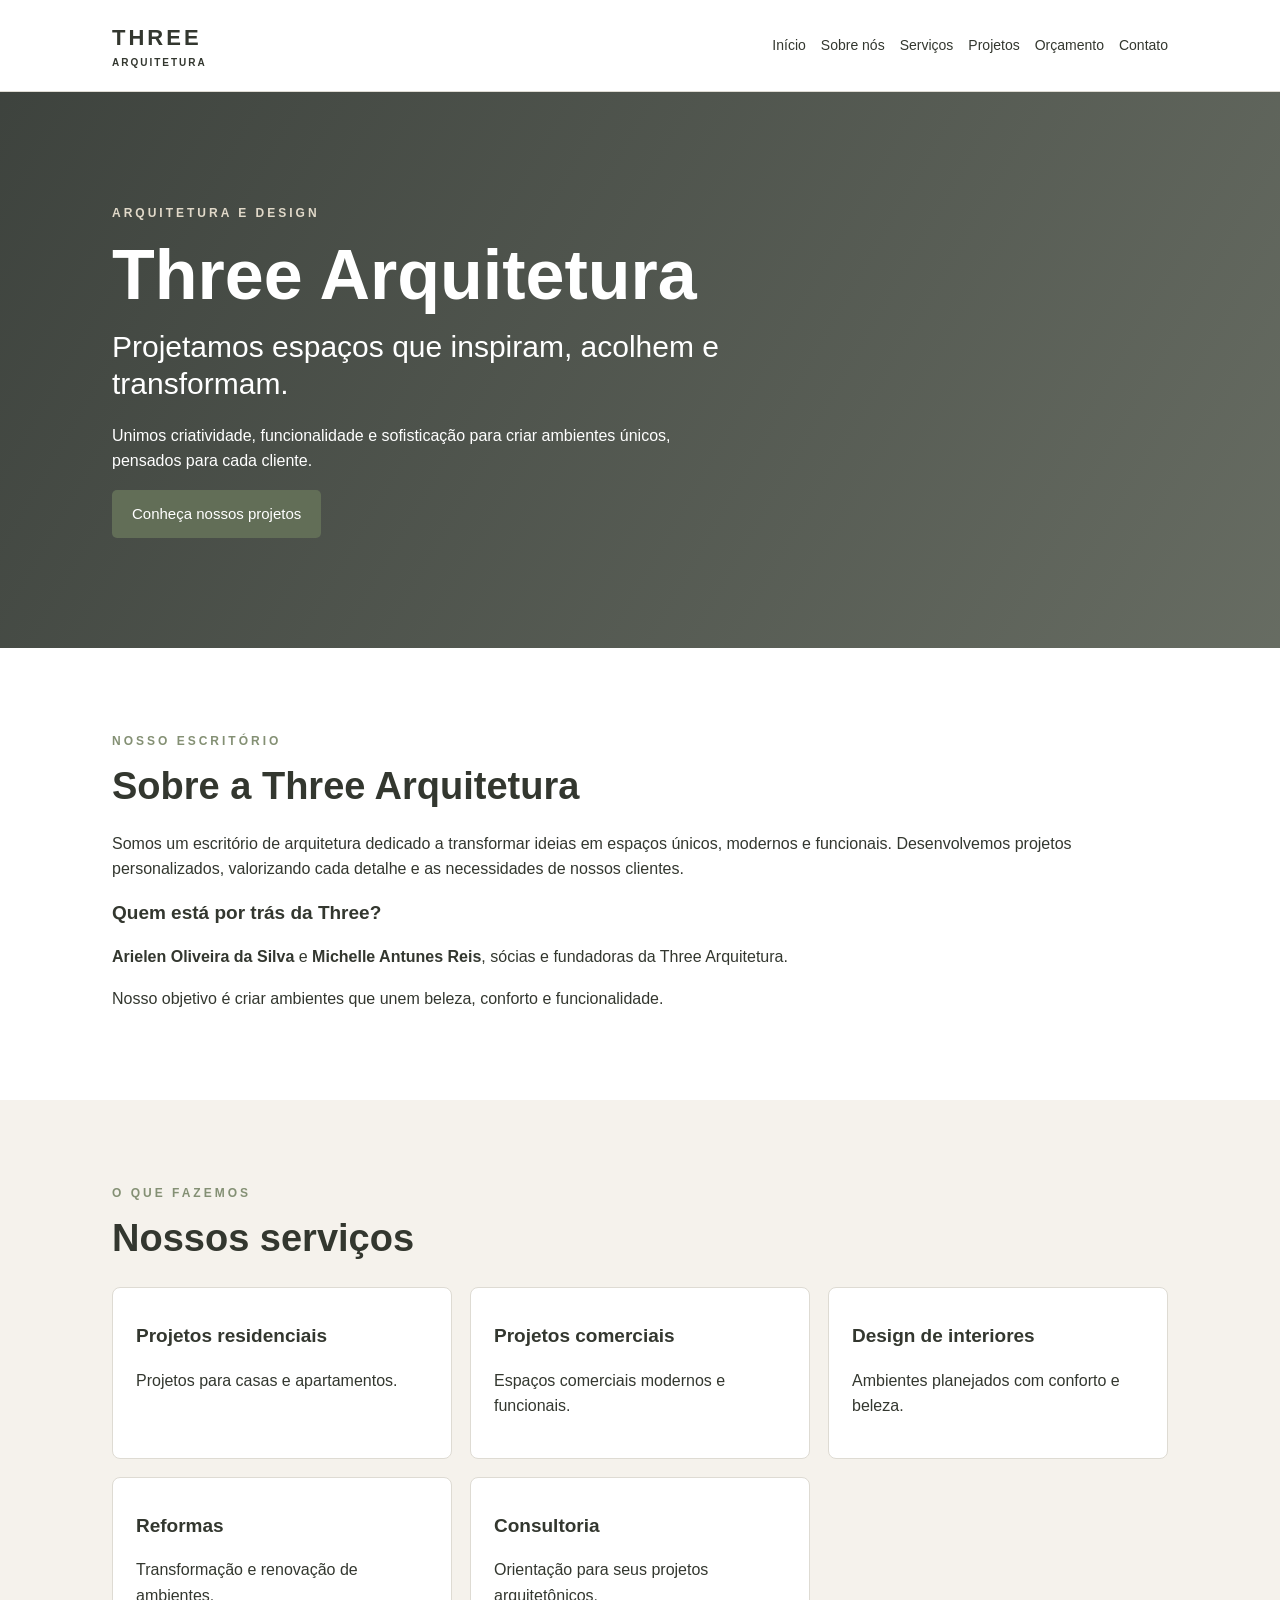
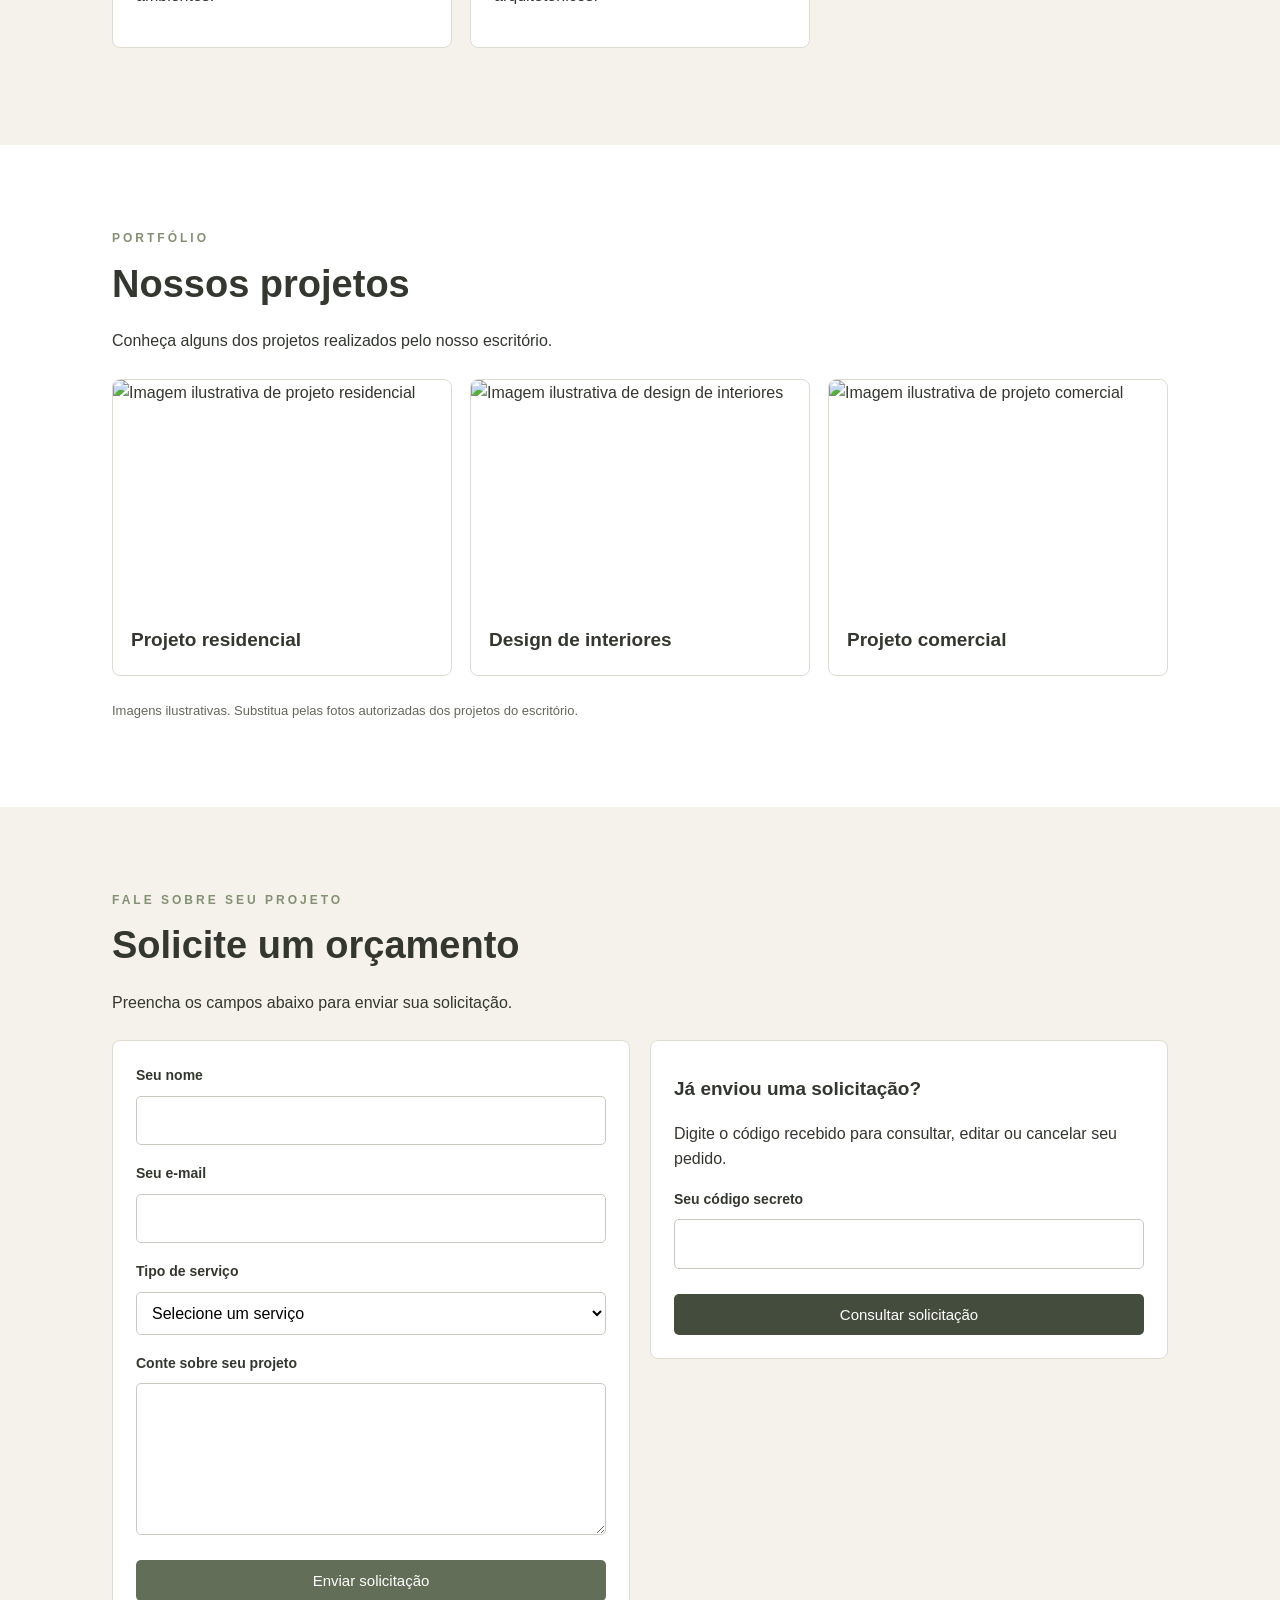
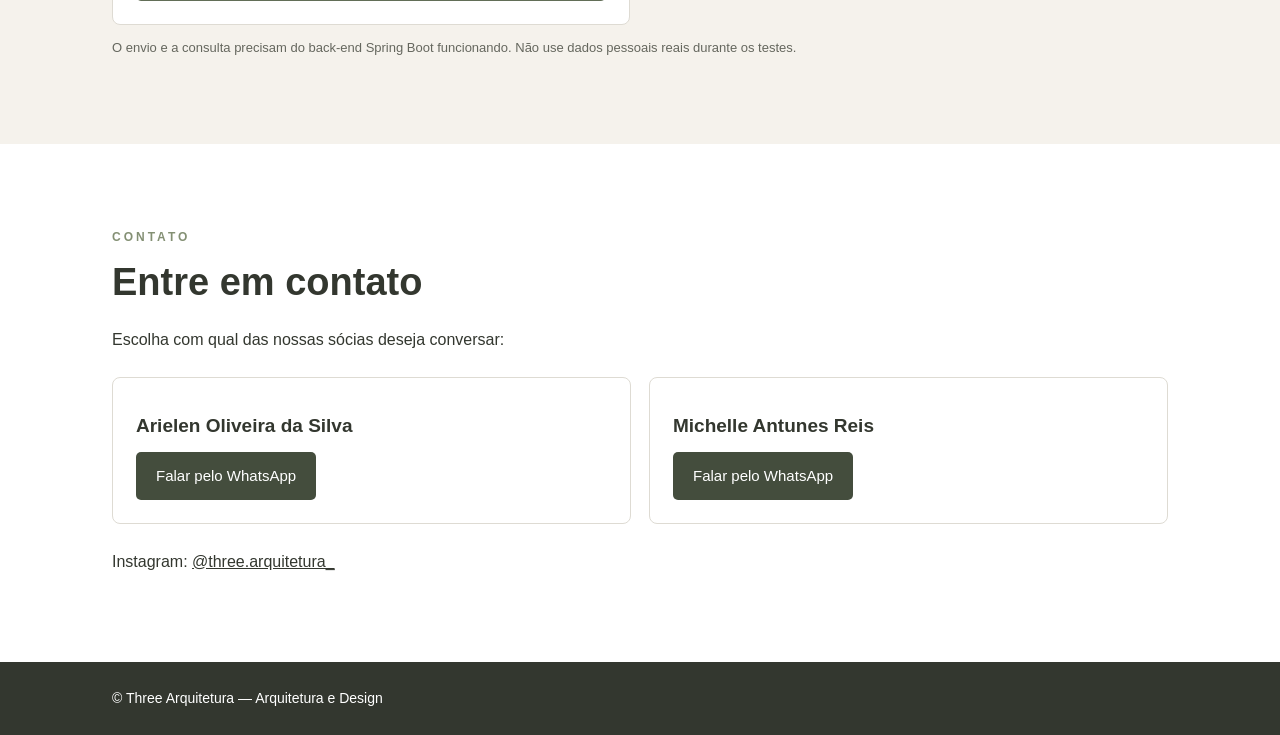
==== three-arquitetura/src/main/resources/static/index.html @ b781e20a "Integra frontend e backend do Three Arquitetura com CRUD MySQL" ====
<!DOCTYPE html>
<html lang="pt-BR">
<head>
  <meta charset="UTF-8">
  <meta name="viewport" content="width=device-width, initial-scale=1.0">
  <meta name="description" content="Three Arquitetura: projetos residenciais, comerciais e interiores.">
  <title>Three Arquitetura</title>
  <link rel="stylesheet" href="style.css">
  <script src="script.js" defer></script>
</head>
<body>
  <header class="cabecalho" id="inicio">
    <div class="largura menu">
      <a class="marca" href="#inicio">THREE <span>ARQUITETURA</span></a>
      <nav aria-label="Menu principal">
        <a href="#inicio">Início</a>
        <a href="#sobre">Sobre nós</a>
        <a href="#servicos">Serviços</a>
        <a href="#projetos">Projetos</a>
        <a href="#orcamento">Orçamento</a>
        <a href="#contato">Contato</a>
      </nav>
    </div>
  </header>

  <main>
    <section class="apresentacao">
      <div class="largura apresentacao-conteudo">
        <p class="subtitulo">ARQUITETURA E DESIGN</p>
        <h1>Three Arquitetura</h1>
        <h2>Projetamos espaços que inspiram, acolhem e transformam.</h2>
        <p>Unimos criatividade, funcionalidade e sofisticação para criar ambientes únicos, pensados para cada cliente.</p>
        <a class="botao" href="#projetos">Conheça nossos projetos</a>
      </div>
    </section>

    <section class="secao largura" id="sobre">
      <p class="subtitulo">NOSSO ESCRITÓRIO</p>
      <h2>Sobre a Three Arquitetura</h2>
      <p>Somos um escritório de arquitetura dedicado a transformar ideias em espaços únicos, modernos e funcionais. Desenvolvemos projetos personalizados, valorizando cada detalhe e as necessidades de nossos clientes.</p>
      <h3>Quem está por trás da Three?</h3>
      <p><strong>Arielen Oliveira da Silva</strong> e <strong>Michelle Antunes Reis</strong>, sócias e fundadoras da Three Arquitetura.</p>
      <p>Nosso objetivo é criar ambientes que unem beleza, conforto e funcionalidade.</p>
    </section>

    <section class="secao fundo-claro" id="servicos">
      <div class="largura">
        <p class="subtitulo">O QUE FAZEMOS</p>
        <h2>Nossos serviços</h2>
        <div class="grade servicos">
          <article class="cartao"><h3>Projetos residenciais</h3><p>Projetos para casas e apartamentos.</p></article>
          <article class="cartao"><h3>Projetos comerciais</h3><p>Espaços comerciais modernos e funcionais.</p></article>
          <article class="cartao"><h3>Design de interiores</h3><p>Ambientes planejados com conforto e beleza.</p></article>
          <article class="cartao"><h3>Reformas</h3><p>Transformação e renovação de ambientes.</p></article>
          <article class="cartao"><h3>Consultoria</h3><p>Orientação para seus projetos arquitetônicos.</p></article>
        </div>
      </div>
    </section>

    <section class="secao largura" id="projetos">
      <p class="subtitulo">PORTFÓLIO</p>
      <h2>Nossos projetos</h2>
      <p>Conheça alguns dos projetos realizados pelo nosso escritório.</p>
      <div class="grade galeria">
        <article class="projeto"><img src="https://placehold.co/600x400/e9e2d8/4e493f?text=Projeto+residencial" alt="Imagem ilustrativa de projeto residencial"><h3>Projeto residencial</h3></article>
        <article class="projeto"><img src="https://placehold.co/600x400/e9e2d8/4e493f?text=Design+de+interiores" alt="Imagem ilustrativa de design de interiores"><h3>Design de interiores</h3></article>
        <article class="projeto"><img src="https://placehold.co/600x400/e9e2d8/4e493f?text=Projeto+comercial" alt="Imagem ilustrativa de projeto comercial"><h3>Projeto comercial</h3></article>
      </div>
      <p class="observacao">Imagens ilustrativas. Substitua pelas fotos autorizadas dos projetos do escritório.</p>
    </section>

    <section class="secao fundo-claro" id="orcamento">
      <div class="largura">
        <p class="subtitulo">FALE SOBRE SEU PROJETO</p>
        <h2>Solicite um orçamento</h2>
        <p>Preencha os campos abaixo para enviar sua solicitação.</p>
        <div class="duas-colunas">
          <form id="form-orcamento" class="cartao formulario">
            <label for="nome">Seu nome</label>
            <input id="nome" name="nome" type="text" maxlength="120" required>
            <label for="email">Seu e-mail</label>
            <input id="email" name="email" type="email" maxlength="180" required>
            <label for="tipoServico">Tipo de serviço</label>
            <select id="tipoServico" name="tipoServico" required>
              <option value="">Selecione um serviço</option>
              <option>Projetos residenciais</option>
              <option>Projetos comerciais</option>
              <option>Design de interiores</option>
              <option>Reformas</option>
              <option>Consultoria</option>
            </select>
            <label for="mensagem">Conte sobre seu projeto</label>
            <textarea id="mensagem" name="mensagem" rows="5" maxlength="2000" required></textarea>
            <button class="botao" type="submit">Enviar solicitação</button>
            <p id="resultado-envio" class="resultado" role="status" aria-live="polite"></p>
          </form>
          <div class="cartao painel-consulta">
            <h3>Já enviou uma solicitação?</h3>
            <p>Digite o código recebido para consultar, editar ou cancelar seu pedido.</p>
            <form id="form-consulta" class="formulario">
              <label for="codigo">Seu código secreto</label>
              <input id="codigo" name="codigo" type="password" autocomplete="off" required>
              <button class="botao botao-secundario" type="submit">Consultar solicitação</button>
            </form>
            <p id="resultado-consulta" class="resultado" role="status" aria-live="polite"></p>
            <form id="form-edicao" class="formulario escondido">
              <h3>Editar solicitação</h3>
              <label for="editar-nome">Nome</label>
              <input id="editar-nome" required>
              <label for="editar-email">E-mail</label>
              <input id="editar-email" type="email" required>
              <label for="editar-servico">Tipo de serviço</label>
              <select id="editar-servico" required>
                <option>Projetos residenciais</option><option>Projetos comerciais</option>
                <option>Design de interiores</option><option>Reformas</option><option>Consultoria</option>
              </select>
              <label for="editar-mensagem">Mensagem</label>
              <textarea id="editar-mensagem" rows="4" required></textarea>
              <button class="botao" type="submit">Salvar alterações</button>
              <button class="botao botao-perigo" id="botao-cancelar" type="button">Cancelar solicitação</button>
            </form>
          </div>
        </div>
        <p class="observacao">O envio e a consulta precisam do back-end Spring Boot funcionando. Não use dados pessoais reais durante os testes.</p>
      </div>
    </section>

    <section class="secao largura" id="contato">
      <p class="subtitulo">CONTATO</p>
      <h2>Entre em contato</h2>
      <p>Escolha com qual das nossas sócias deseja conversar:</p>
      <div class="grade contatos">
        <div class="cartao"><h3>Arielen Oliveira da Silva</h3><a class="botao botao-secundario" href="https://wa.me/5511986293683" target="_blank" rel="noopener noreferrer">Falar pelo WhatsApp</a></div>
        <div class="cartao"><h3>Michelle Antunes Reis</h3><a class="botao botao-secundario" href="https://wa.me/5511984336070" target="_blank" rel="noopener noreferrer">Falar pelo WhatsApp</a></div>
      </div>
      <p>Instagram: <a href="https://www.instagram.com/three.arquitetura_/" target="_blank" rel="noopener noreferrer">@three.arquitetura_</a></p>
    </section>
  </main>
  <footer><div class="largura">© Three Arquitetura — Arquitetura e Design</div></footer>
</body>
</html>
---- three-arquitetura/src/main/resources/static/style.css ----
:root { --escuro:#33372f; --verde:#626e57; --claro:#f5f2ec; --borda:#dedbd3; }
* { box-sizing:border-box; }
html { scroll-behavior:smooth; }
body { margin:0; font-family:Arial,Helvetica,sans-serif; color:var(--escuro); line-height:1.6; }
a { color:inherit; }
.largura { max-width:1100px; margin:auto; padding-left:22px; padding-right:22px; }
.cabecalho { background:white; border-bottom:1px solid var(--borda); }
.menu { display:flex; align-items:center; justify-content:space-between; gap:20px; padding-top:20px; padding-bottom:20px; flex-wrap:wrap; }
.marca { text-decoration:none; font-weight:bold; letter-spacing:3px; font-size:22px; }
.marca span { font-size:10px; letter-spacing:2px; display:block; }
nav { display:flex; flex-wrap:wrap; gap:15px; }
nav a { text-decoration:none; font-size:14px; }
nav a:hover, a:hover { color:var(--verde); }
.apresentacao { background:linear-gradient(120deg,rgba(33,39,33,.87),rgba(55,62,49,.76)),url('https://images.unsplash.com/photo-1600607687939-ce8a6c25118c?auto=format&fit=crop&w=1600&q=80') center/cover; color:white; }
.apresentacao-conteudo { padding-top:100px; padding-bottom:110px; max-width:1100px; }
.apresentacao h1 { font-size:clamp(38px,6vw,70px); margin:5px 0 12px; line-height:1.15; }
.apresentacao h2 { font-size:clamp(21px,3vw,30px); font-weight:normal; max-width:650px; }
.apresentacao p { max-width:610px; }
.subtitulo { letter-spacing:3px; font-size:12px; font-weight:bold; color:#849074; }
.apresentacao .subtitulo { color:#e1d9c9; }
.secao { padding-top:72px; padding-bottom:72px; }
h2 { font-size:clamp(27px,3vw,38px); margin:8px 0 20px; line-height:1.25; }
h3 { font-size:19px; margin:10px 0; }
.fundo-claro { background:var(--claro); }
.grade { display:grid; grid-template-columns:repeat(3,minmax(0,1fr)); gap:18px; margin:25px 0; }
.cartao { background:white; border:1px solid var(--borda); border-radius:8px; padding:23px; }
.servicos .cartao { min-height:155px; }
.projeto { border:1px solid var(--borda); border-radius:8px; overflow:hidden; background:white; }
.projeto img { display:block; width:100%; aspect-ratio:3/2; object-fit:cover; }
.projeto h3 { padding:10px 18px; }
.botao { display:inline-block; border:0; border-radius:5px; background:var(--verde); color:white; padding:12px 20px; font-size:15px; text-decoration:none; cursor:pointer; text-align:center; }
.botao:hover { background:#48543f; color:white; }
.botao-secundario { background:#444d3d; }
.botao-perigo { background:#9b504b; }
.botao-perigo:hover { background:#793b37; }
.duas-colunas { display:grid; grid-template-columns:1fr 1fr; gap:20px; margin-top:25px; align-items:start; }
.formulario { display:flex; flex-direction:column; gap:9px; }
.formulario label { font-weight:bold; font-size:14px; }
.formulario input,.formulario select,.formulario textarea { width:100%; border:1px solid #c9c9c2; border-radius:5px; background:white; font:inherit; padding:11px; margin-bottom:8px; }
.formulario button { margin-top:8px; }
.resultado { overflow-wrap:anywhere; }
.resultado:empty { display:none; }
.resultado:not(:empty) { padding:12px; background:#f1f2ed; border-radius:5px; }
.escondido { display:none; }
.observacao { font-size:13px; color:#65675e; }
.contatos { grid-template-columns:repeat(2,minmax(0,1fr)); }
footer { background:var(--escuro); color:white; padding:25px 0; font-size:14px; }
@media(max-width:760px) { .grade,.duas-colunas,.contatos { grid-template-columns:1fr; } .apresentacao-conteudo { padding-top:70px; padding-bottom:75px; } .secao { padding-top:50px; padding-bottom:50px; } }
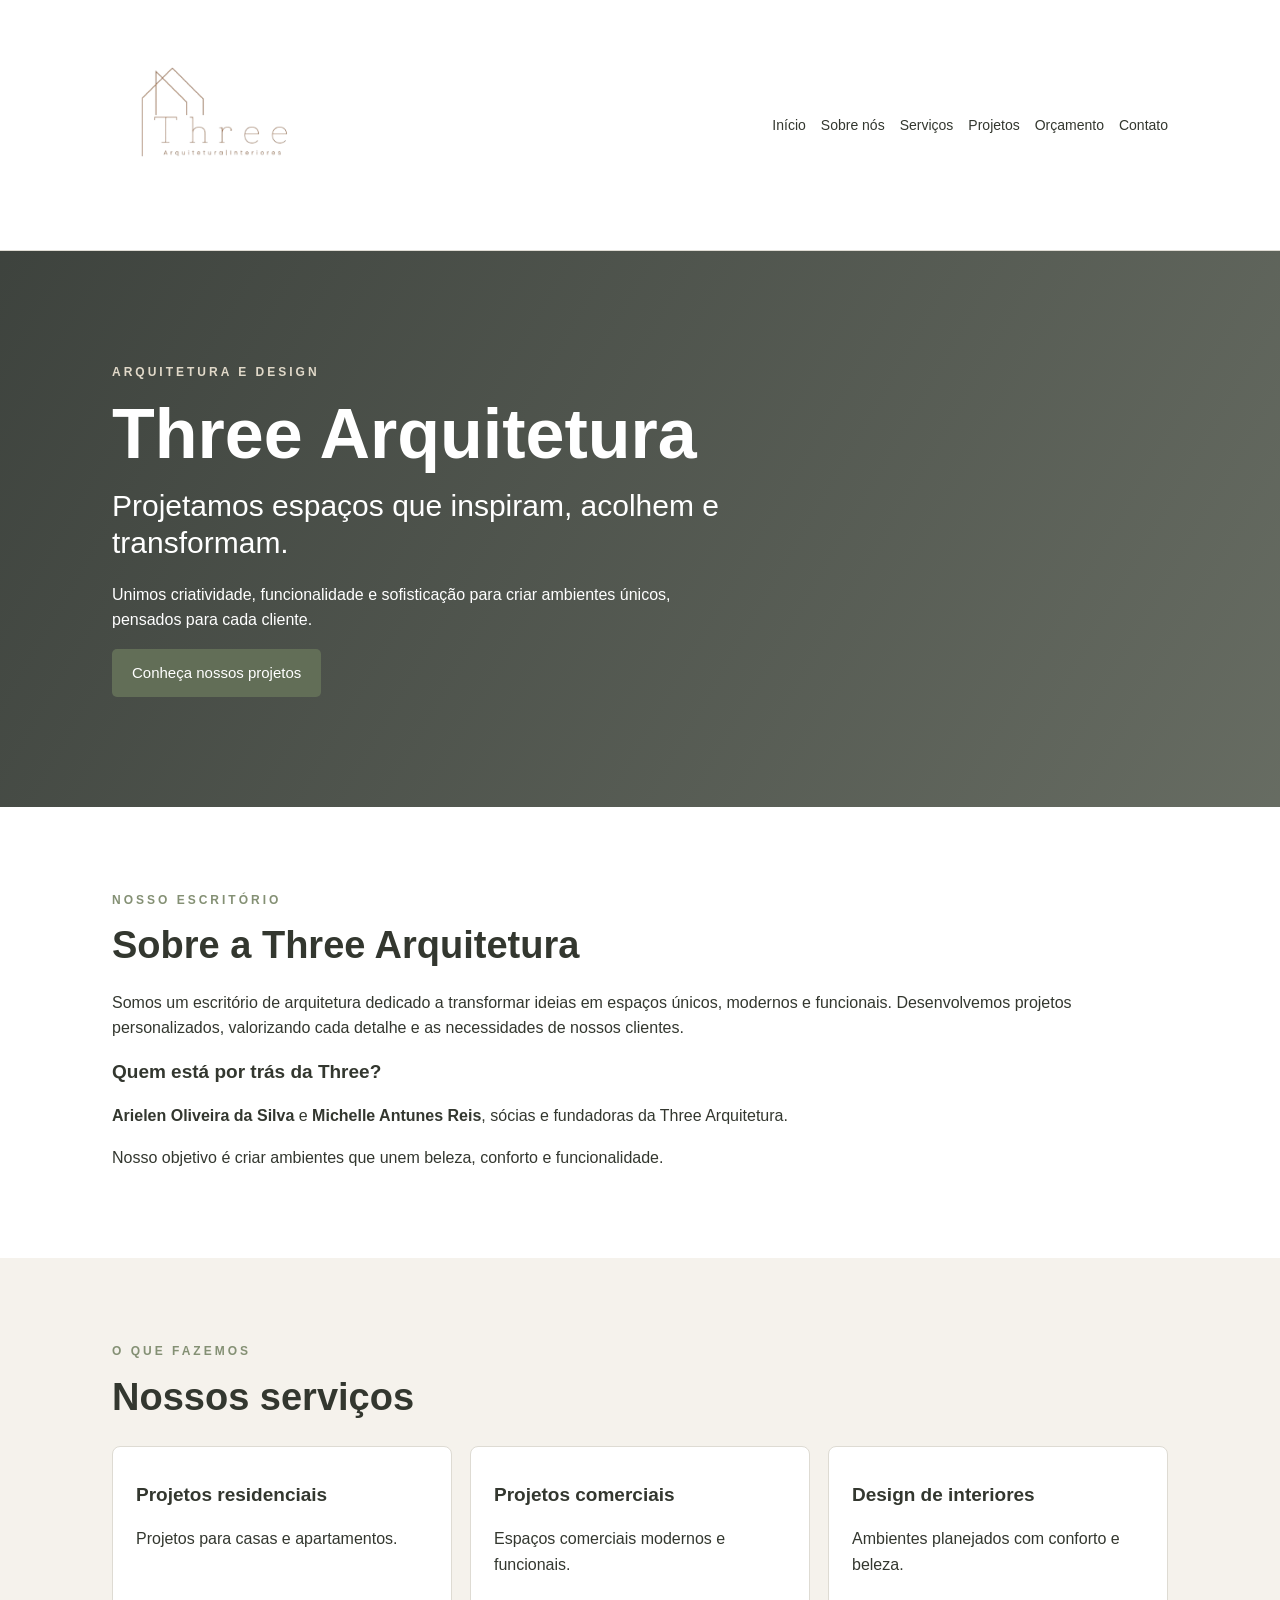
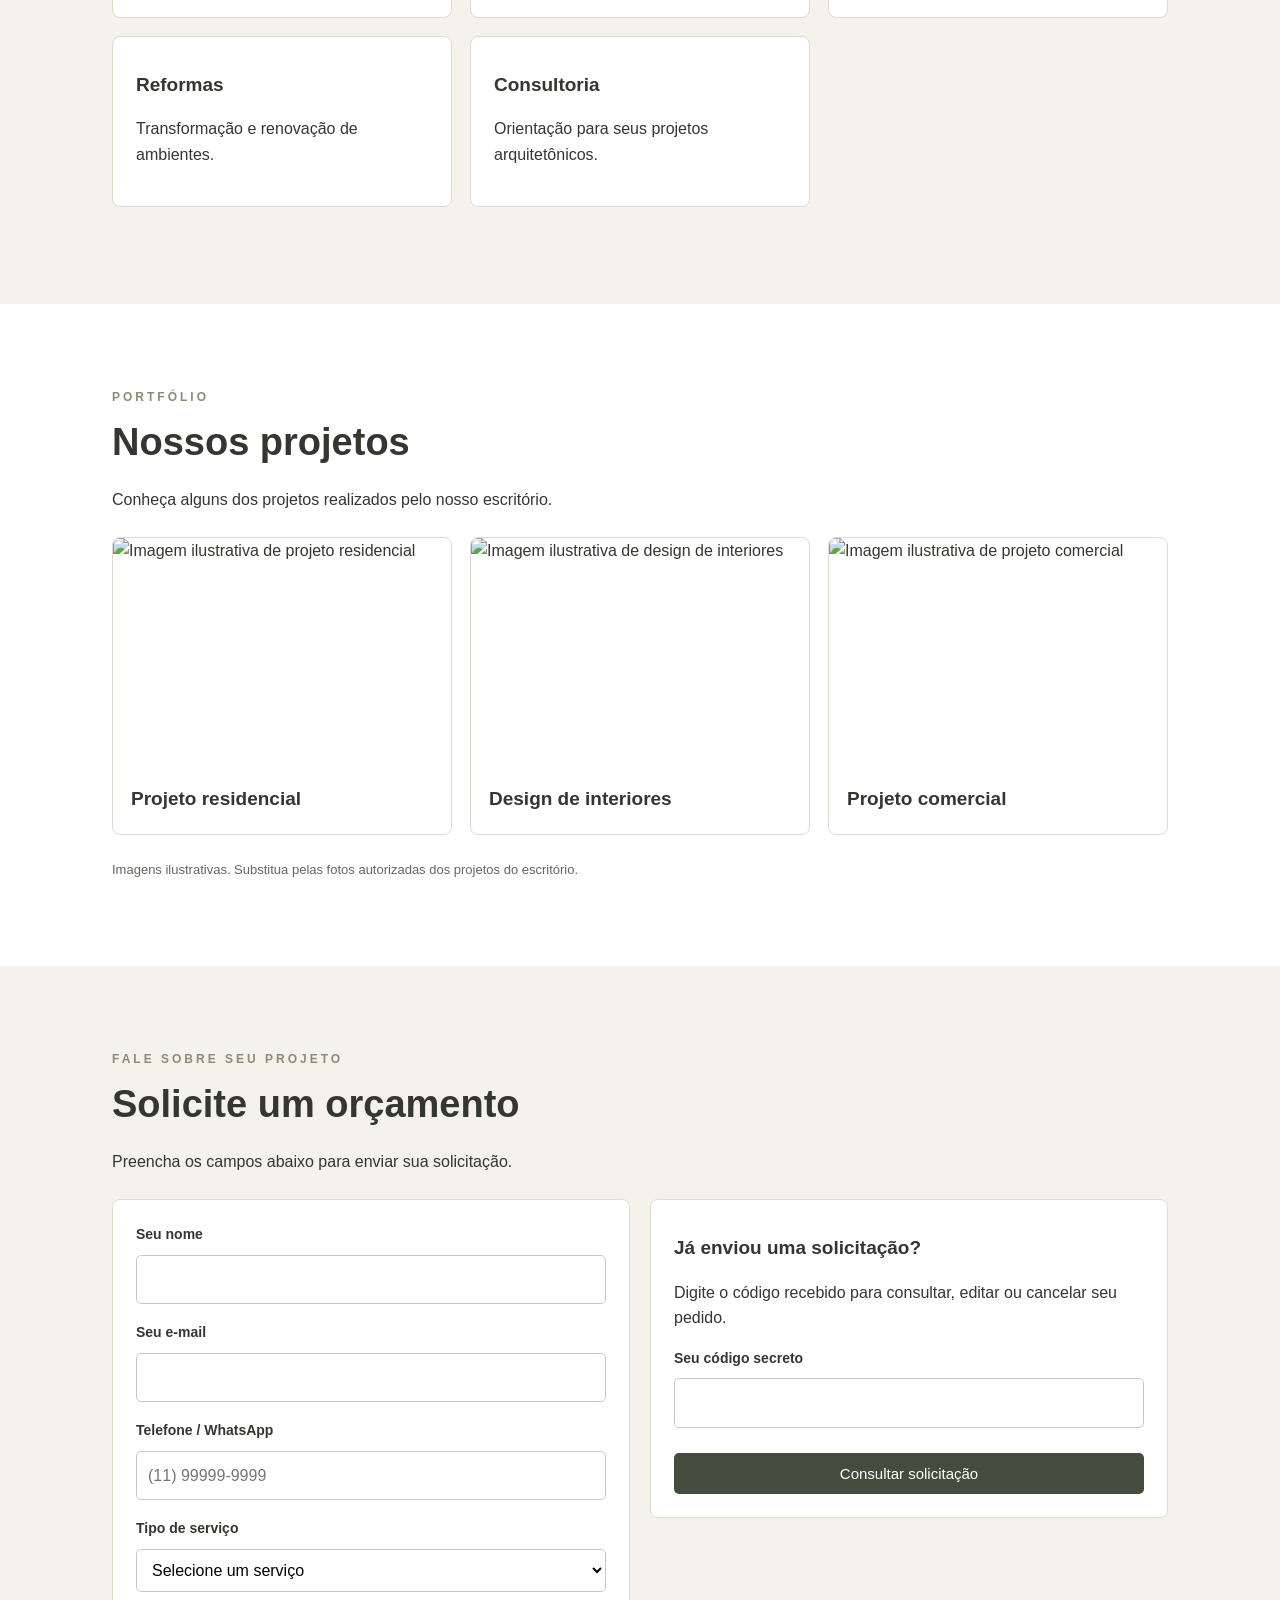
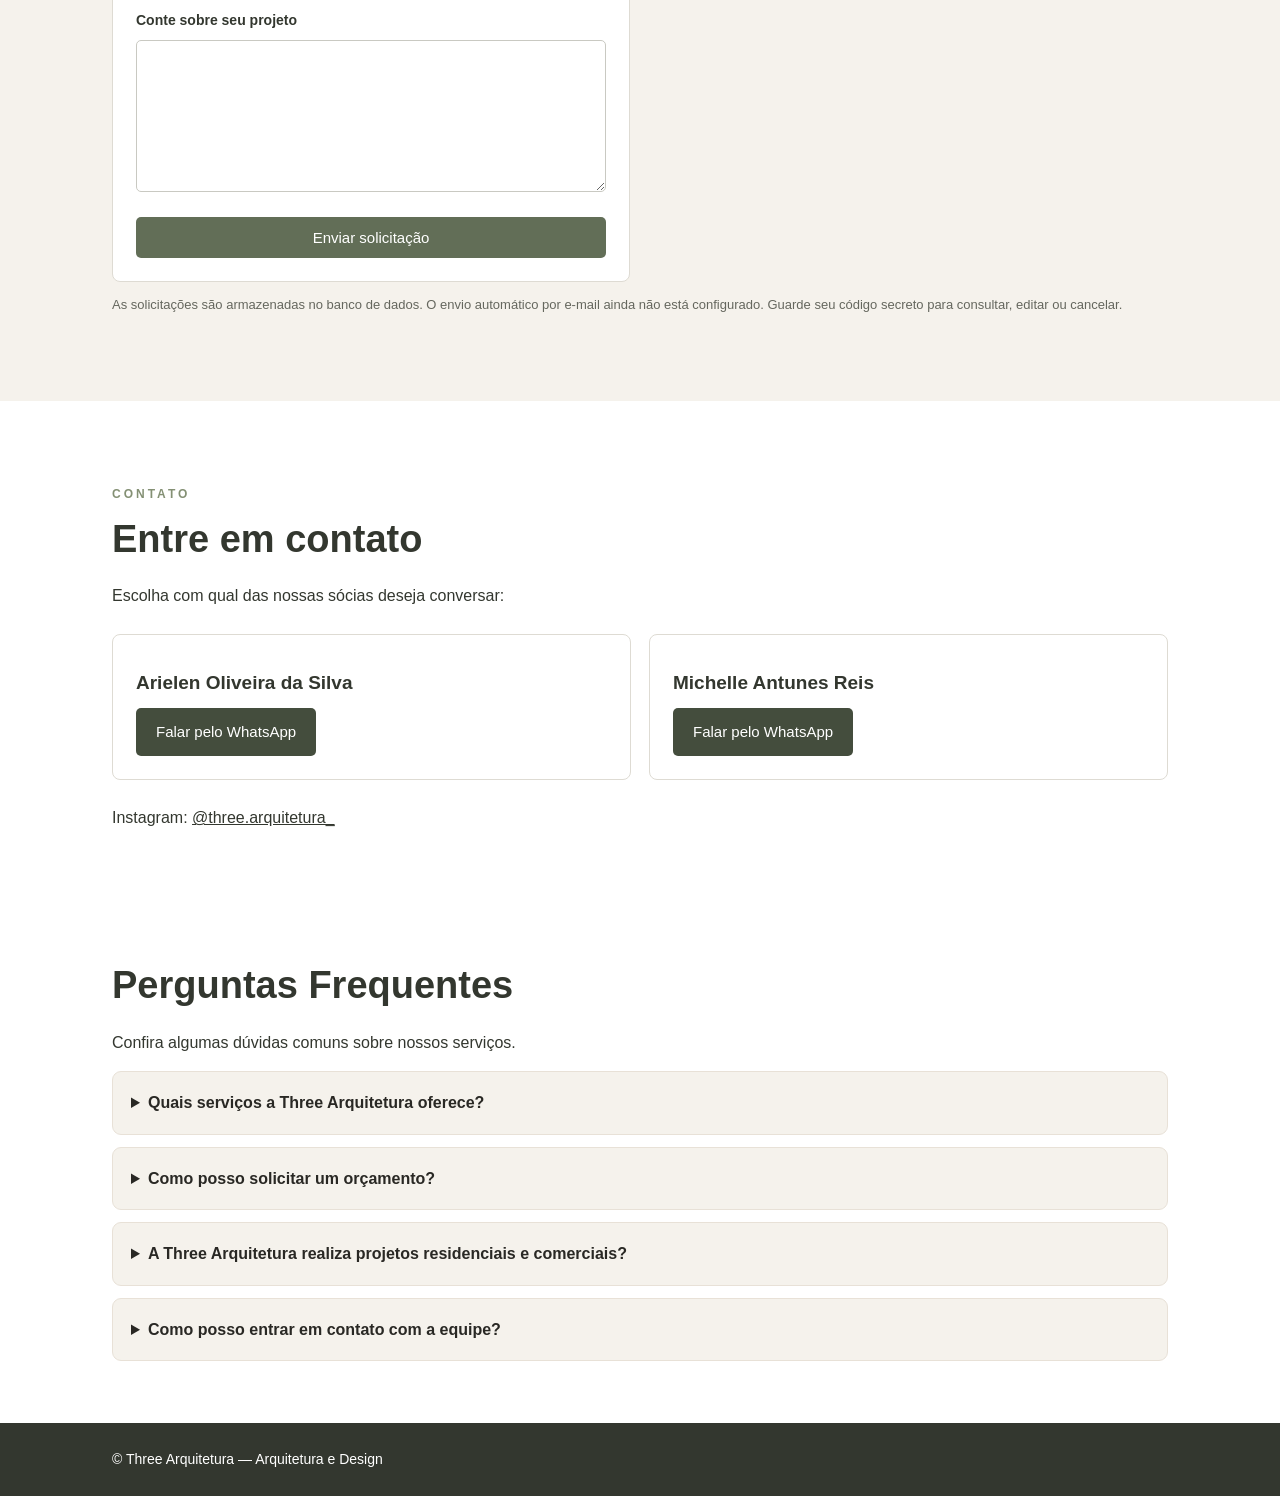
==== commit e56c80db: "Atualiza layout Three Arquitetura e adiciona telefone WhatsApp" ====
--- a/three-arquitetura/src/main/resources/static/index.html
+++ b/three-arquitetura/src/main/resources/static/index.html
@@ -1,141 +1,159 @@
 <!DOCTYPE html>
+
 <html lang="pt-BR">
 <head>
-  <meta charset="UTF-8">
-  <meta name="viewport" content="width=device-width, initial-scale=1.0">
-  <meta name="description" content="Three Arquitetura: projetos residenciais, comerciais e interiores.">
-  <title>Three Arquitetura</title>
-  <link rel="stylesheet" href="style.css">
-  <script src="script.js" defer></script>
+<meta charset="utf-8"/>
+<meta content="width=device-width, initial-scale=1.0" name="viewport"/>
+<meta content="Three Arquitetura: projetos residenciais, comerciais e interiores." name="description"/>
+<title>Three Arquitetura</title>
+<link href="style.css" rel="stylesheet"/>
+<script defer="" src="script.js"></script>
 </head>
 <body>
-  <header class="cabecalho" id="inicio">
-    <div class="largura menu">
-      <a class="marca" href="#inicio">THREE <span>ARQUITETURA</span></a>
-      <nav aria-label="Menu principal">
-        <a href="#inicio">Início</a>
-        <a href="#sobre">Sobre nós</a>
-        <a href="#servicos">Serviços</a>
-        <a href="#projetos">Projetos</a>
-        <a href="#orcamento">Orçamento</a>
-        <a href="#contato">Contato</a>
-      </nav>
-    </div>
-  </header>
-
-  <main>
-    <section class="apresentacao">
-      <div class="largura apresentacao-conteudo">
-        <p class="subtitulo">ARQUITETURA E DESIGN</p>
-        <h1>Three Arquitetura</h1>
-        <h2>Projetamos espaços que inspiram, acolhem e transformam.</h2>
-        <p>Unimos criatividade, funcionalidade e sofisticação para criar ambientes únicos, pensados para cada cliente.</p>
-        <a class="botao" href="#projetos">Conheça nossos projetos</a>
-      </div>
-    </section>
-
-    <section class="secao largura" id="sobre">
-      <p class="subtitulo">NOSSO ESCRITÓRIO</p>
-      <h2>Sobre a Three Arquitetura</h2>
-      <p>Somos um escritório de arquitetura dedicado a transformar ideias em espaços únicos, modernos e funcionais. Desenvolvemos projetos personalizados, valorizando cada detalhe e as necessidades de nossos clientes.</p>
-      <h3>Quem está por trás da Three?</h3>
-      <p><strong>Arielen Oliveira da Silva</strong> e <strong>Michelle Antunes Reis</strong>, sócias e fundadoras da Three Arquitetura.</p>
-      <p>Nosso objetivo é criar ambientes que unem beleza, conforto e funcionalidade.</p>
-    </section>
-
-    <section class="secao fundo-claro" id="servicos">
-      <div class="largura">
-        <p class="subtitulo">O QUE FAZEMOS</p>
-        <h2>Nossos serviços</h2>
-        <div class="grade servicos">
-          <article class="cartao"><h3>Projetos residenciais</h3><p>Projetos para casas e apartamentos.</p></article>
-          <article class="cartao"><h3>Projetos comerciais</h3><p>Espaços comerciais modernos e funcionais.</p></article>
-          <article class="cartao"><h3>Design de interiores</h3><p>Ambientes planejados com conforto e beleza.</p></article>
-          <article class="cartao"><h3>Reformas</h3><p>Transformação e renovação de ambientes.</p></article>
-          <article class="cartao"><h3>Consultoria</h3><p>Orientação para seus projetos arquitetônicos.</p></article>
-        </div>
-      </div>
-    </section>
-
-    <section class="secao largura" id="projetos">
-      <p class="subtitulo">PORTFÓLIO</p>
-      <h2>Nossos projetos</h2>
-      <p>Conheça alguns dos projetos realizados pelo nosso escritório.</p>
-      <div class="grade galeria">
-        <article class="projeto"><img src="https://placehold.co/600x400/e9e2d8/4e493f?text=Projeto+residencial" alt="Imagem ilustrativa de projeto residencial"><h3>Projeto residencial</h3></article>
-        <article class="projeto"><img src="https://placehold.co/600x400/e9e2d8/4e493f?text=Design+de+interiores" alt="Imagem ilustrativa de design de interiores"><h3>Design de interiores</h3></article>
-        <article class="projeto"><img src="https://placehold.co/600x400/e9e2d8/4e493f?text=Projeto+comercial" alt="Imagem ilustrativa de projeto comercial"><h3>Projeto comercial</h3></article>
-      </div>
-      <p class="observacao">Imagens ilustrativas. Substitua pelas fotos autorizadas dos projetos do escritório.</p>
-    </section>
-
-    <section class="secao fundo-claro" id="orcamento">
-      <div class="largura">
-        <p class="subtitulo">FALE SOBRE SEU PROJETO</p>
-        <h2>Solicite um orçamento</h2>
-        <p>Preencha os campos abaixo para enviar sua solicitação.</p>
-        <div class="duas-colunas">
-          <form id="form-orcamento" class="cartao formulario">
-            <label for="nome">Seu nome</label>
-            <input id="nome" name="nome" type="text" maxlength="120" required>
-            <label for="email">Seu e-mail</label>
-            <input id="email" name="email" type="email" maxlength="180" required>
-            <label for="tipoServico">Tipo de serviço</label>
-            <select id="tipoServico" name="tipoServico" required>
-              <option value="">Selecione um serviço</option>
-              <option>Projetos residenciais</option>
-              <option>Projetos comerciais</option>
-              <option>Design de interiores</option>
-              <option>Reformas</option>
-              <option>Consultoria</option>
-            </select>
-            <label for="mensagem">Conte sobre seu projeto</label>
-            <textarea id="mensagem" name="mensagem" rows="5" maxlength="2000" required></textarea>
-            <button class="botao" type="submit">Enviar solicitação</button>
-            <p id="resultado-envio" class="resultado" role="status" aria-live="polite"></p>
-          </form>
-          <div class="cartao painel-consulta">
-            <h3>Já enviou uma solicitação?</h3>
-            <p>Digite o código recebido para consultar, editar ou cancelar seu pedido.</p>
-            <form id="form-consulta" class="formulario">
-              <label for="codigo">Seu código secreto</label>
-              <input id="codigo" name="codigo" type="password" autocomplete="off" required>
-              <button class="botao botao-secundario" type="submit">Consultar solicitação</button>
-            </form>
-            <p id="resultado-consulta" class="resultado" role="status" aria-live="polite"></p>
-            <form id="form-edicao" class="formulario escondido">
-              <h3>Editar solicitação</h3>
-              <label for="editar-nome">Nome</label>
-              <input id="editar-nome" required>
-              <label for="editar-email">E-mail</label>
-              <input id="editar-email" type="email" required>
-              <label for="editar-servico">Tipo de serviço</label>
-              <select id="editar-servico" required>
-                <option>Projetos residenciais</option><option>Projetos comerciais</option>
-                <option>Design de interiores</option><option>Reformas</option><option>Consultoria</option>
-              </select>
-              <label for="editar-mensagem">Mensagem</label>
-              <textarea id="editar-mensagem" rows="4" required></textarea>
-              <button class="botao" type="submit">Salvar alterações</button>
-              <button class="botao botao-perigo" id="botao-cancelar" type="button">Cancelar solicitação</button>
-            </form>
-          </div>
-        </div>
-        <p class="observacao">O envio e a consulta precisam do back-end Spring Boot funcionando. Não use dados pessoais reais durante os testes.</p>
-      </div>
-    </section>
-
-    <section class="secao largura" id="contato">
-      <p class="subtitulo">CONTATO</p>
-      <h2>Entre em contato</h2>
-      <p>Escolha com qual das nossas sócias deseja conversar:</p>
-      <div class="grade contatos">
-        <div class="cartao"><h3>Arielen Oliveira da Silva</h3><a class="botao botao-secundario" href="https://wa.me/5511986293683" target="_blank" rel="noopener noreferrer">Falar pelo WhatsApp</a></div>
-        <div class="cartao"><h3>Michelle Antunes Reis</h3><a class="botao botao-secundario" href="https://wa.me/5511984336070" target="_blank" rel="noopener noreferrer">Falar pelo WhatsApp</a></div>
-      </div>
-      <p>Instagram: <a href="https://www.instagram.com/three.arquitetura_/" target="_blank" rel="noopener noreferrer">@three.arquitetura_</a></p>
-    </section>
-  </main>
-  <footer><div class="largura">© Three Arquitetura — Arquitetura e Design</div></footer>
+<header class="cabecalho" id="inicio">
+<div class="largura menu">
+<a class="marca" href="#inicio"><img alt="Logo Three Arquitetura" class="logo-imagem" src="Logo_Three_Arquitetura.png"/></a>
+<button aria-controls="menu-principal" aria-expanded="false" aria-label="Abrir menu" class="menu-toggle" id="menu-toggle" type="button">☰</button><nav aria-label="Menu principal" id="menu-principal">
+<a href="#inicio">Início</a>
+<a href="#sobre">Sobre nós</a>
+<a href="#servicos">Serviços</a>
+<a href="#projetos">Projetos</a>
+<a href="#orcamento">Orçamento</a>
+<a href="#contato">Contato</a>
+</nav>
+</div>
+</header>
+<main>
+<section class="apresentacao">
+<div class="largura apresentacao-conteudo">
+<p class="subtitulo">ARQUITETURA E DESIGN</p>
+<h1>Three Arquitetura</h1>
+<h2>Projetamos espaços que inspiram, acolhem e transformam.</h2>
+<p>Unimos criatividade, funcionalidade e sofisticação para criar ambientes únicos, pensados para cada cliente.</p>
+<a class="botao" href="#projetos">Conheça nossos projetos</a>
+</div>
+</section>
+<section class="secao largura" id="sobre">
+<p class="subtitulo">NOSSO ESCRITÓRIO</p>
+<h2>Sobre a Three Arquitetura</h2>
+<p>Somos um escritório de arquitetura dedicado a transformar ideias em espaços únicos, modernos e funcionais. Desenvolvemos projetos personalizados, valorizando cada detalhe e as necessidades de nossos clientes.</p>
+<h3>Quem está por trás da Three?</h3>
+<p><strong>Arielen Oliveira da Silva</strong> e <strong>Michelle Antunes Reis</strong>, sócias e fundadoras da Three Arquitetura.</p>
+<p>Nosso objetivo é criar ambientes que unem beleza, conforto e funcionalidade.</p>
+</section>
+<section class="secao fundo-claro" id="servicos">
+<div class="largura">
+<p class="subtitulo">O QUE FAZEMOS</p>
+<h2>Nossos serviços</h2>
+<div class="grade servicos">
+<article class="cartao"><h3>Projetos residenciais</h3><p>Projetos para casas e apartamentos.</p></article>
+<article class="cartao"><h3>Projetos comerciais</h3><p>Espaços comerciais modernos e funcionais.</p></article>
+<article class="cartao"><h3>Design de interiores</h3><p>Ambientes planejados com conforto e beleza.</p></article>
+<article class="cartao"><h3>Reformas</h3><p>Transformação e renovação de ambientes.</p></article>
+<article class="cartao"><h3>Consultoria</h3><p>Orientação para seus projetos arquitetônicos.</p></article>
+</div>
+</div>
+</section>
+<section class="secao largura" id="projetos">
+<p class="subtitulo">PORTFÓLIO</p>
+<h2>Nossos projetos</h2>
+<p>Conheça alguns dos projetos realizados pelo nosso escritório.</p>
+<div class="grade galeria">
+<article class="projeto"><img alt="Imagem ilustrativa de projeto residencial" src="https://placehold.co/600x400/e9e2d8/4e493f?text=Projeto+residencial"/><h3>Projeto residencial</h3></article>
+<article class="projeto"><img alt="Imagem ilustrativa de design de interiores" src="https://placehold.co/600x400/e9e2d8/4e493f?text=Design+de+interiores"/><h3>Design de interiores</h3></article>
+<article class="projeto"><img alt="Imagem ilustrativa de projeto comercial" src="https://placehold.co/600x400/e9e2d8/4e493f?text=Projeto+comercial"/><h3>Projeto comercial</h3></article>
+</div>
+<p class="observacao">Imagens ilustrativas. Substitua pelas fotos autorizadas dos projetos do escritório.</p>
+</section>
+<section class="secao fundo-claro" id="orcamento">
+<div class="largura">
+<p class="subtitulo">FALE SOBRE SEU PROJETO</p>
+<h2>Solicite um orçamento</h2>
+<p>Preencha os campos abaixo para enviar sua solicitação.</p>
+<div class="duas-colunas">
+<form class="cartao formulario" id="form-orcamento">
+<label for="nome">Seu nome</label>
+<input id="nome" maxlength="120" name="nome" required="" type="text"/>
+<label for="email">Seu e-mail</label>
+<input id="email" maxlength="180" name="email" required="" type="email"/>
+<label for="telefone">Telefone / WhatsApp</label>
+<input id="telefone" name="telefone" type="tel" maxlength="20" autocomplete="tel" placeholder="(11) 99999-9999" required/>
+<label for="tipoServico">Tipo de serviço</label>
+<select id="tipoServico" name="tipoServico" required="">
+<option value="">Selecione um serviço</option>
+<option>Projetos residenciais</option>
+<option>Projetos comerciais</option>
+<option>Design de interiores</option>
+<option>Reformas</option>
+<option>Consultoria</option>
+</select>
+<label for="mensagem">Conte sobre seu projeto</label>
+<textarea id="mensagem" maxlength="2000" name="mensagem" required="" rows="5"></textarea>
+<button class="botao" type="submit">Enviar solicitação</button>
+<p aria-live="polite" class="resultado" id="resultado-envio" role="status"></p>
+</form>
+<div class="cartao painel-consulta">
+<h3>Já enviou uma solicitação?</h3>
+<p>Digite o código recebido para consultar, editar ou cancelar seu pedido.</p>
+<form class="formulario" id="form-consulta">
+<label for="codigo">Seu código secreto</label>
+<input autocomplete="off" id="codigo" name="codigo" required="" type="password"/>
+<button class="botao botao-secundario" type="submit">Consultar solicitação</button>
+</form>
+<p aria-live="polite" class="resultado" id="resultado-consulta" role="status"></p>
+<form class="formulario escondido" id="form-edicao">
+<h3>Editar solicitação</h3>
+<label for="editar-nome">Nome</label>
+<input id="editar-nome" required=""/>
+<label for="editar-email">E-mail</label>
+<input id="editar-email" required="" type="email"/>
+<label for="editar-telefone">Telefone / WhatsApp</label>
+<input id="editar-telefone" type="tel" maxlength="20" autocomplete="tel" required/>
+<label for="editar-servico">Tipo de serviço</label>
+<select id="editar-servico" required="">
+<option>Projetos residenciais</option><option>Projetos comerciais</option>
+<option>Design de interiores</option><option>Reformas</option><option>Consultoria</option>
+</select>
+<label for="editar-mensagem">Mensagem</label>
+<textarea id="editar-mensagem" required="" rows="4"></textarea>
+<button class="botao" type="submit">Salvar alterações</button>
+<button class="botao botao-perigo" id="botao-cancelar" type="button">Cancelar solicitação</button>
+</form>
+</div>
+</div>
+<p class="observacao">As solicitações são armazenadas no banco de dados. O envio automático por e-mail ainda não está configurado. Guarde seu código secreto para consultar, editar ou cancelar.</p>
+</div>
+</section>
+<section class="secao largura" id="contato">
+<p class="subtitulo">CONTATO</p>
+<h2>Entre em contato</h2>
+<p>Escolha com qual das nossas sócias deseja conversar:</p>
+<div class="grade contatos">
+<div class="cartao"><h3>Arielen Oliveira da Silva</h3><a class="botao botao-secundario" href="https://wa.me/5511986293683" rel="noopener noreferrer" target="_blank">Falar pelo WhatsApp</a></div>
+<div class="cartao"><h3>Michelle Antunes Reis</h3><a class="botao botao-secundario" href="https://wa.me/5511984336070" rel="noopener noreferrer" target="_blank">Falar pelo WhatsApp</a></div>
+</div>
+<p>Instagram: <a href="https://www.instagram.com/three.arquitetura_/" rel="noopener noreferrer" target="_blank">@three.arquitetura_</a></p>
+</section>
+<section class="secao largura perguntas" id="perguntas">
+<h2>Perguntas Frequentes</h2>
+<p>Confira algumas dúvidas comuns sobre nossos serviços.</p>
+<details>
+<summary>Quais serviços a Three Arquitetura oferece?</summary>
+<p>Oferecemos projetos residenciais e comerciais, design de interiores, reformas e consultoria.</p>
+</details>
+<details>
+<summary>Como posso solicitar um orçamento?</summary>
+<p>Você pode preencher o formulário de solicitação de orçamento disponível em nosso site ou entrar em contato diretamente pelo WhatsApp.</p>
+</details>
+<details>
+<summary>A Three Arquitetura realiza projetos residenciais e comerciais?</summary>
+<p>Sim! Desenvolvemos projetos para ambientes residenciais e comerciais, de acordo com as necessidades de cada cliente.</p>
+</details>
+<details>
+<summary>Como posso entrar em contato com a equipe?</summary>
+<p>Você pode entrar em contato pelos botões de WhatsApp disponíveis no site ou pelo nosso Instagram @three.arquitetura_.</p>
+</details>
+</section></main>
+<footer><div class="largura">© Three Arquitetura — Arquitetura e Design</div></footer>
 </body>
 </html>
--- a/three-arquitetura/src/main/resources/static/style.css
+++ b/three-arquitetura/src/main/resources/static/style.css
@@ -46,3 +46,17 @@
 .contatos { grid-template-columns:repeat(2,minmax(0,1fr)); }
 footer { background:var(--escuro); color:white; padding:25px 0; font-size:14px; }
 @media(max-width:760px) { .grade,.duas-colunas,.contatos { grid-template-columns:1fr; } .apresentacao-conteudo { padding-top:70px; padding-bottom:75px; } .secao { padding-top:50px; padding-bottom:50px; } }
+
+/* Atualização visual integrada do site (novembro/2026) */
+.logo-imagem { width: 210px; max-width: 100%; height: auto; display: block; }
+.menu-toggle { display: none; background: #292824; color: #fff; border: 0; border-radius: 8px; padding: 10px 14px; font-size: 23px; cursor: pointer; }
+.perguntas { padding-top: 35px; padding-bottom: 50px; }
+.perguntas details { background: #f5f2ec; border: 1px solid #e8e1d7; border-radius: 9px; padding: 18px; margin: 12px 0; }
+.perguntas summary { font-weight: 700; cursor: pointer; color: #292824; }
+.perguntas details p { margin-bottom: 0; }
+@media (max-width: 700px) {
+  .menu-toggle { display: inline-block; }
+  #menu-principal { display: none; width: 100%; flex-direction: column; gap: 10px; }
+  #menu-principal.aberto { display: flex; }
+  .logo-imagem { width: 160px; }
+}
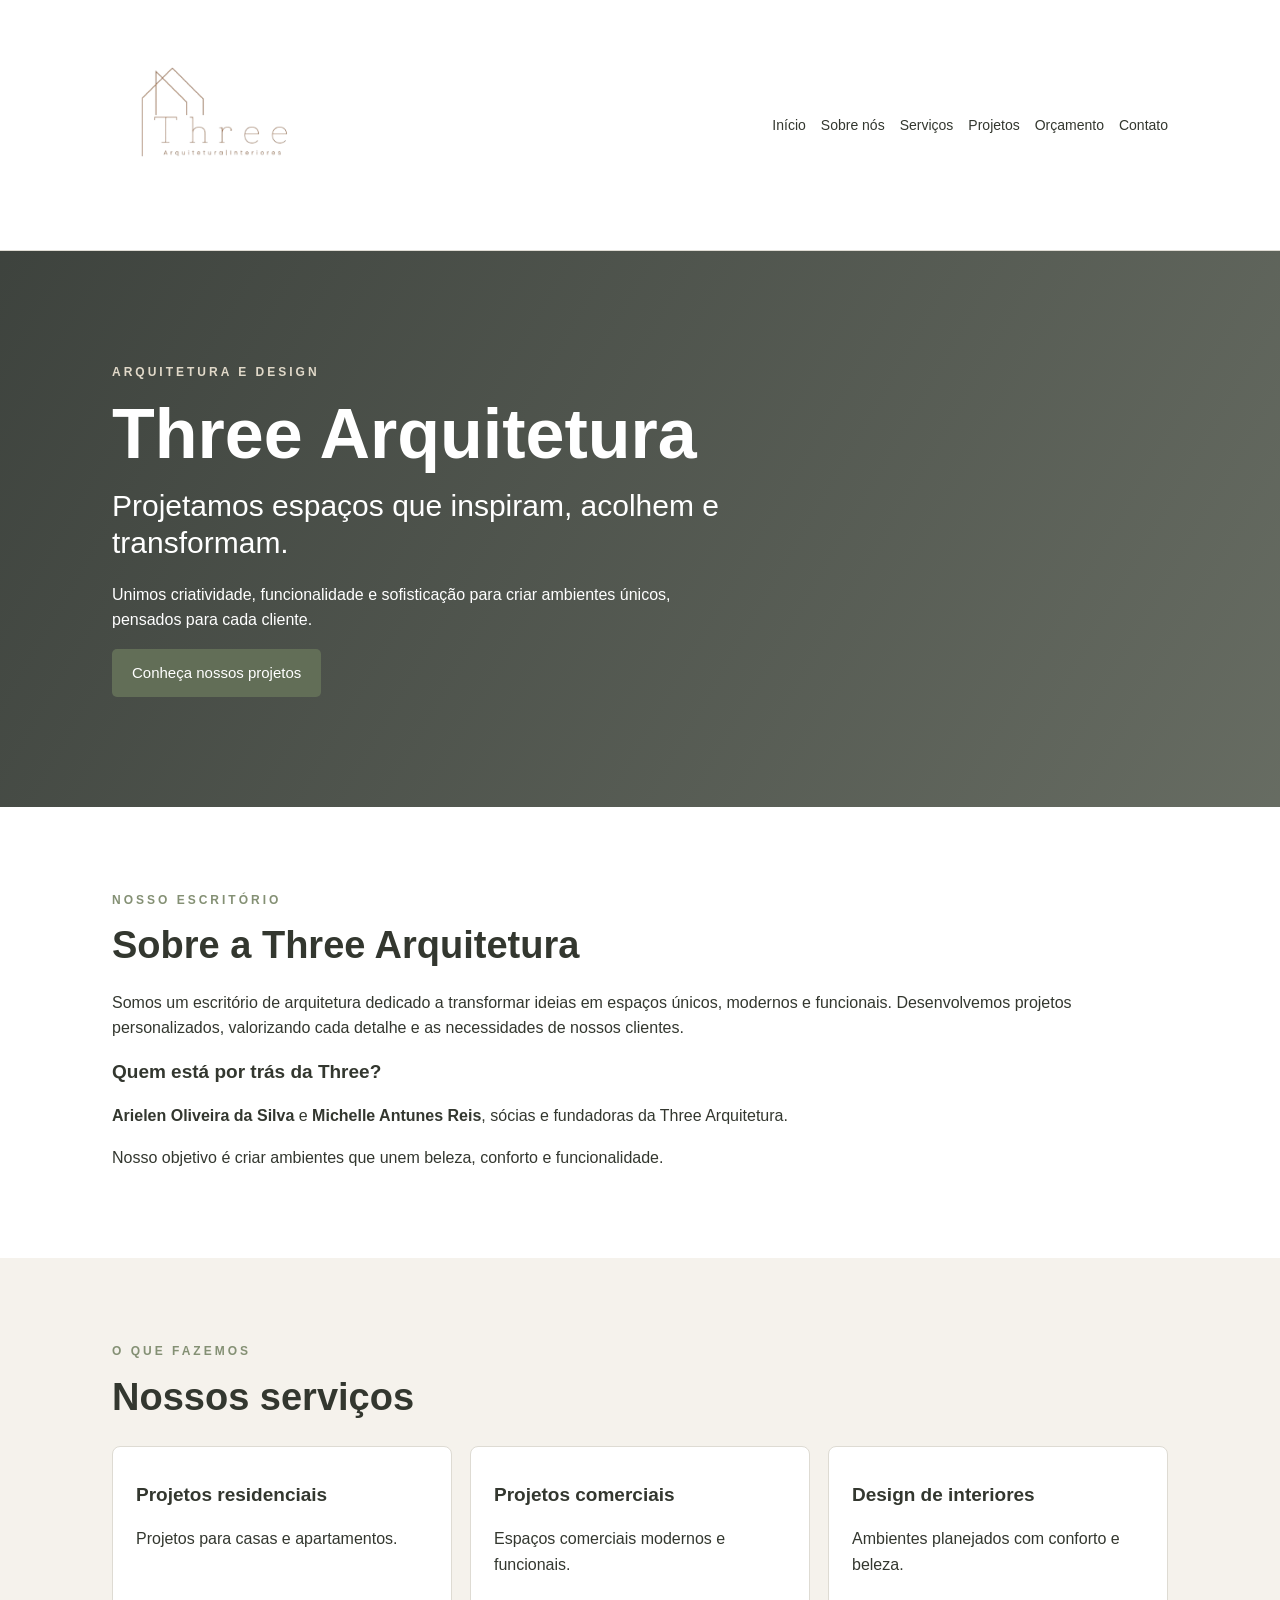
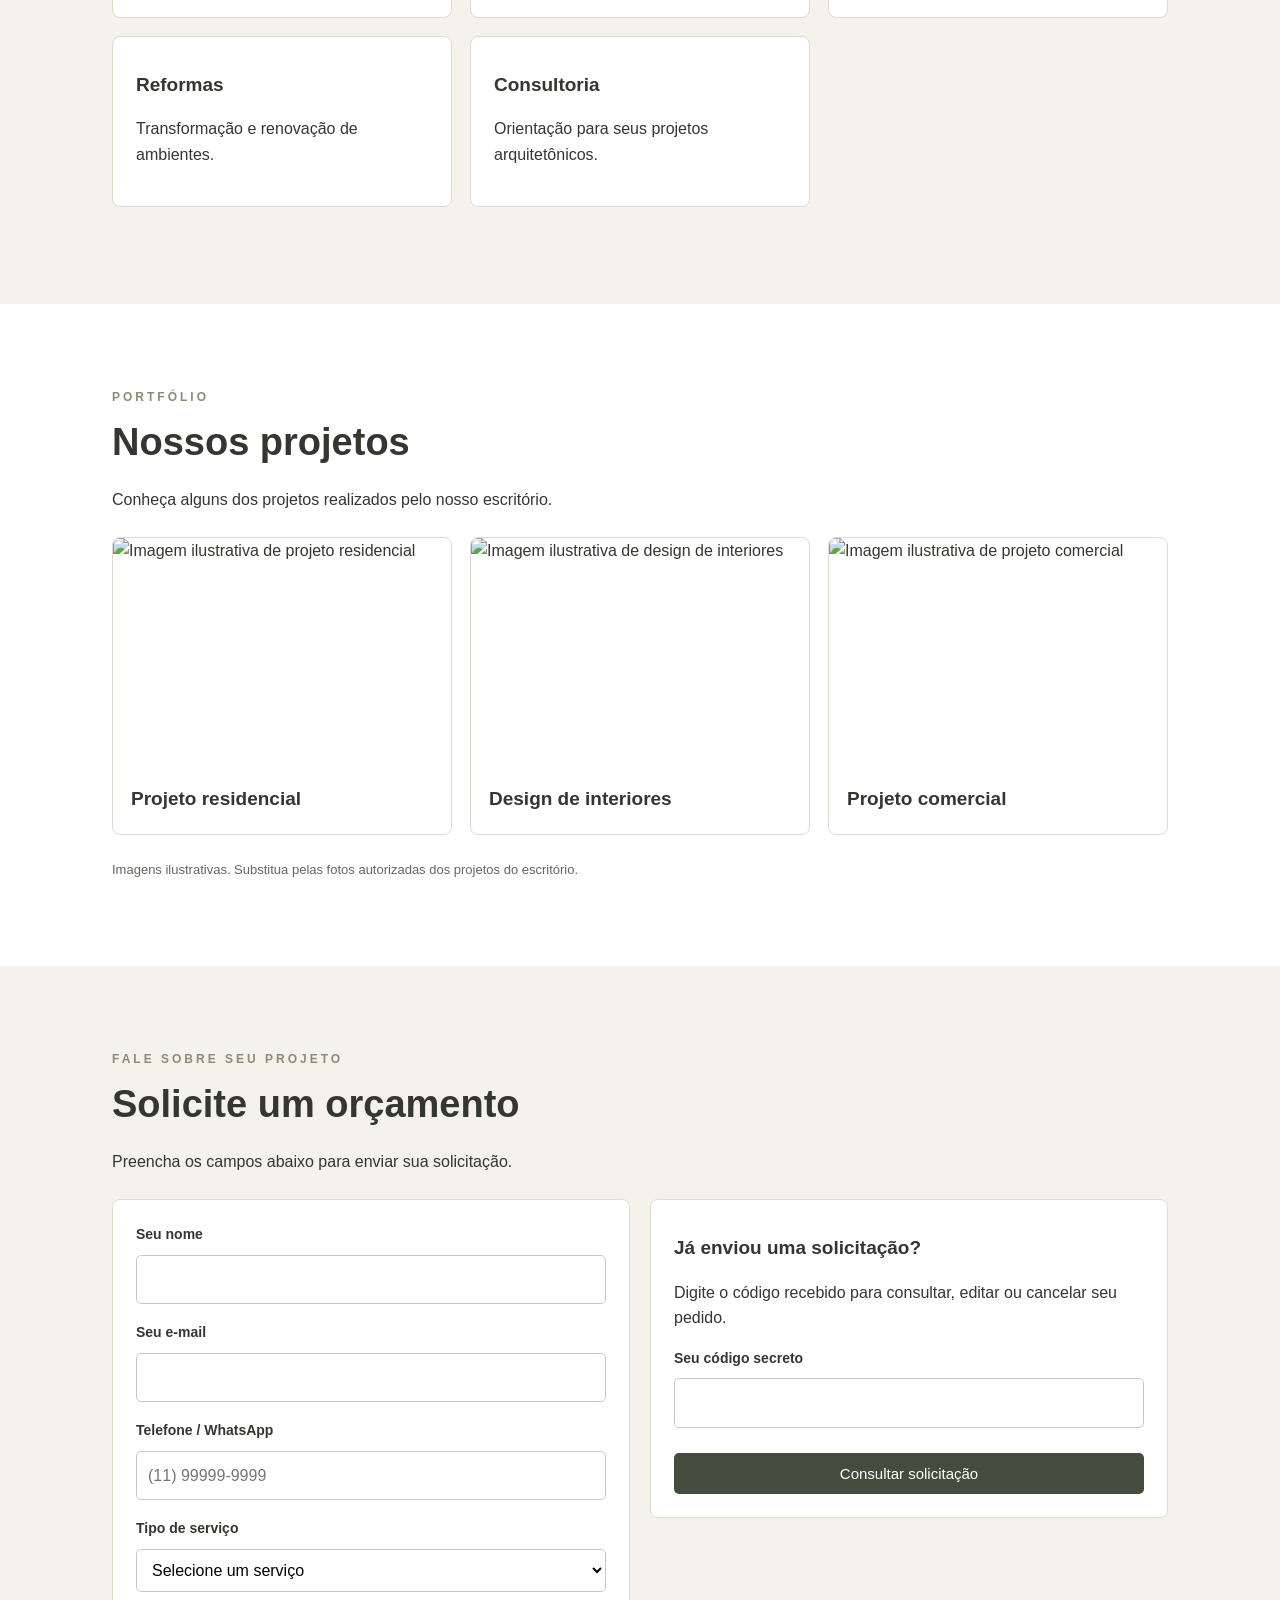
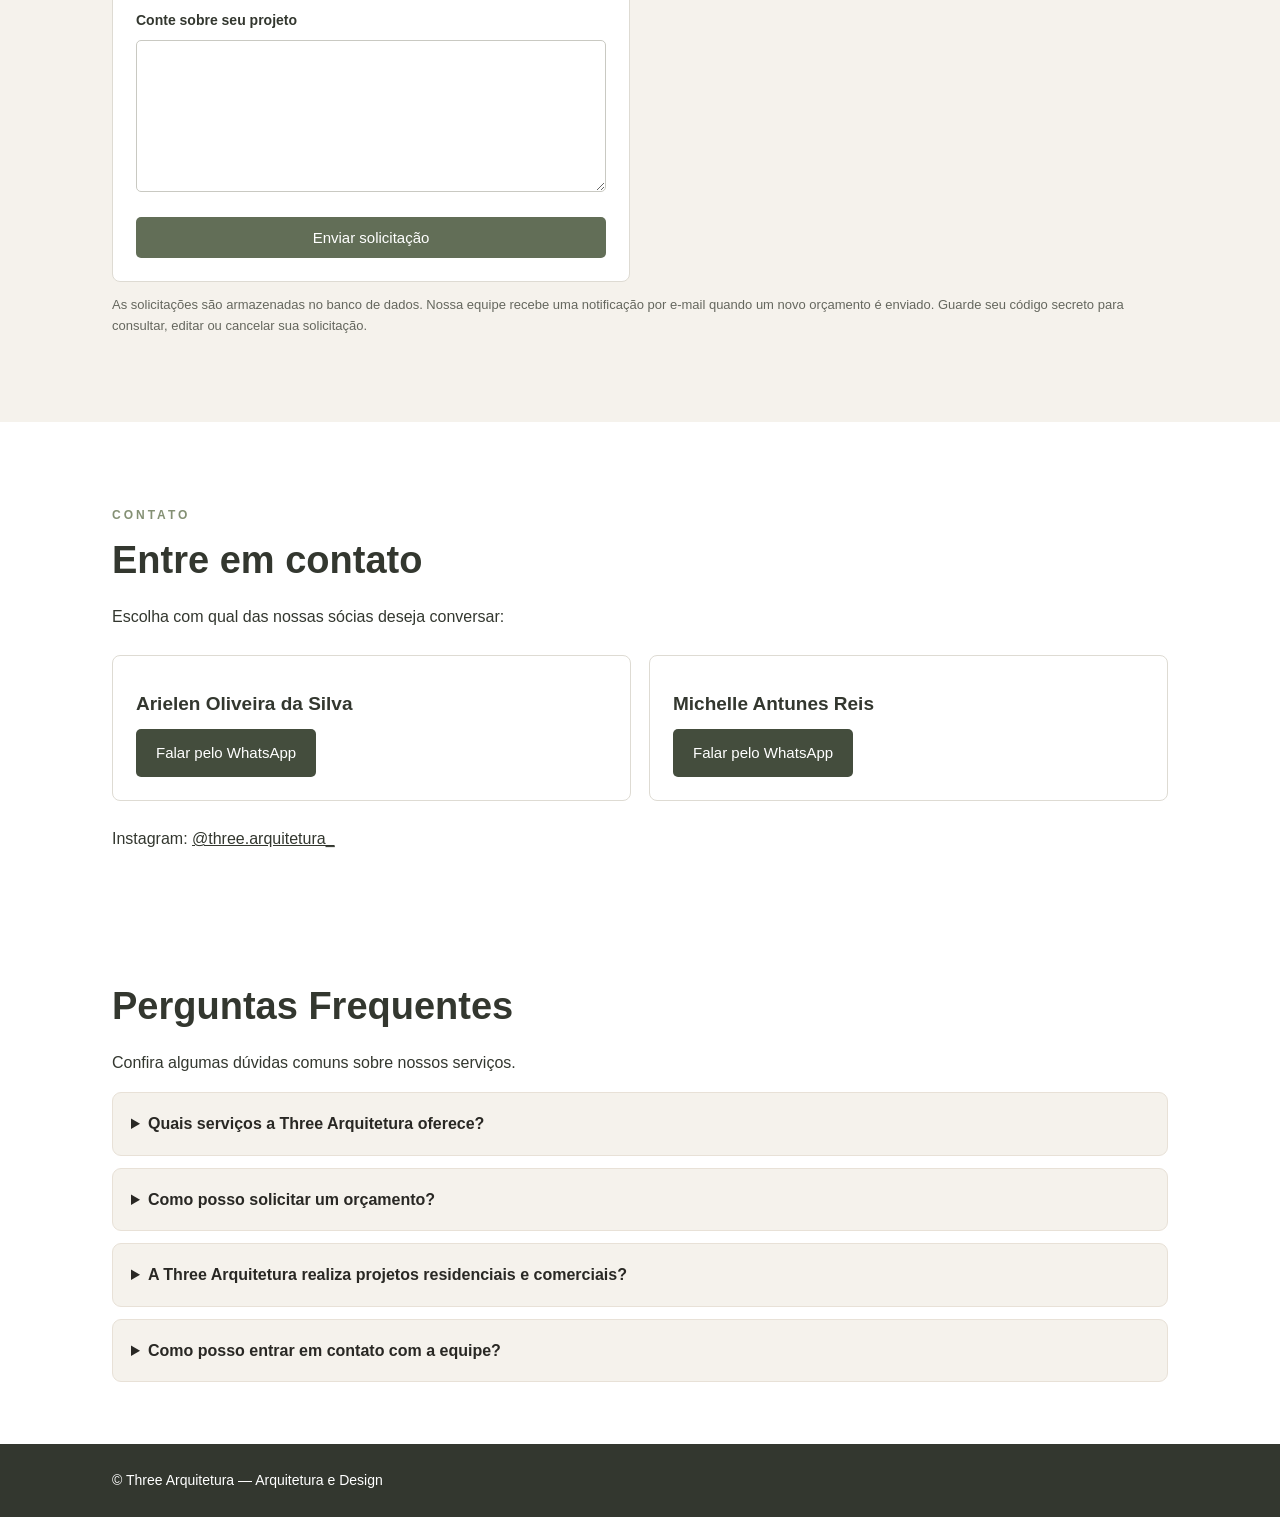
==== commit 21cd4655: "Atualiza mensagem de notificacao por email" ====
--- a/three-arquitetura/src/main/resources/static/index.html
+++ b/three-arquitetura/src/main/resources/static/index.html
@@ -121,7 +121,7 @@
 </form>
 </div>
 </div>
-<p class="observacao">As solicitações são armazenadas no banco de dados. O envio automático por e-mail ainda não está configurado. Guarde seu código secreto para consultar, editar ou cancelar.</p>
+<p class="observacao">As solicitações são armazenadas no banco de dados. Nossa equipe recebe uma notificação por e-mail quando um novo orçamento é enviado. Guarde seu código secreto para consultar, editar ou cancelar sua solicitação.</p>
 </div>
 </section>
 <section class="secao largura" id="contato">
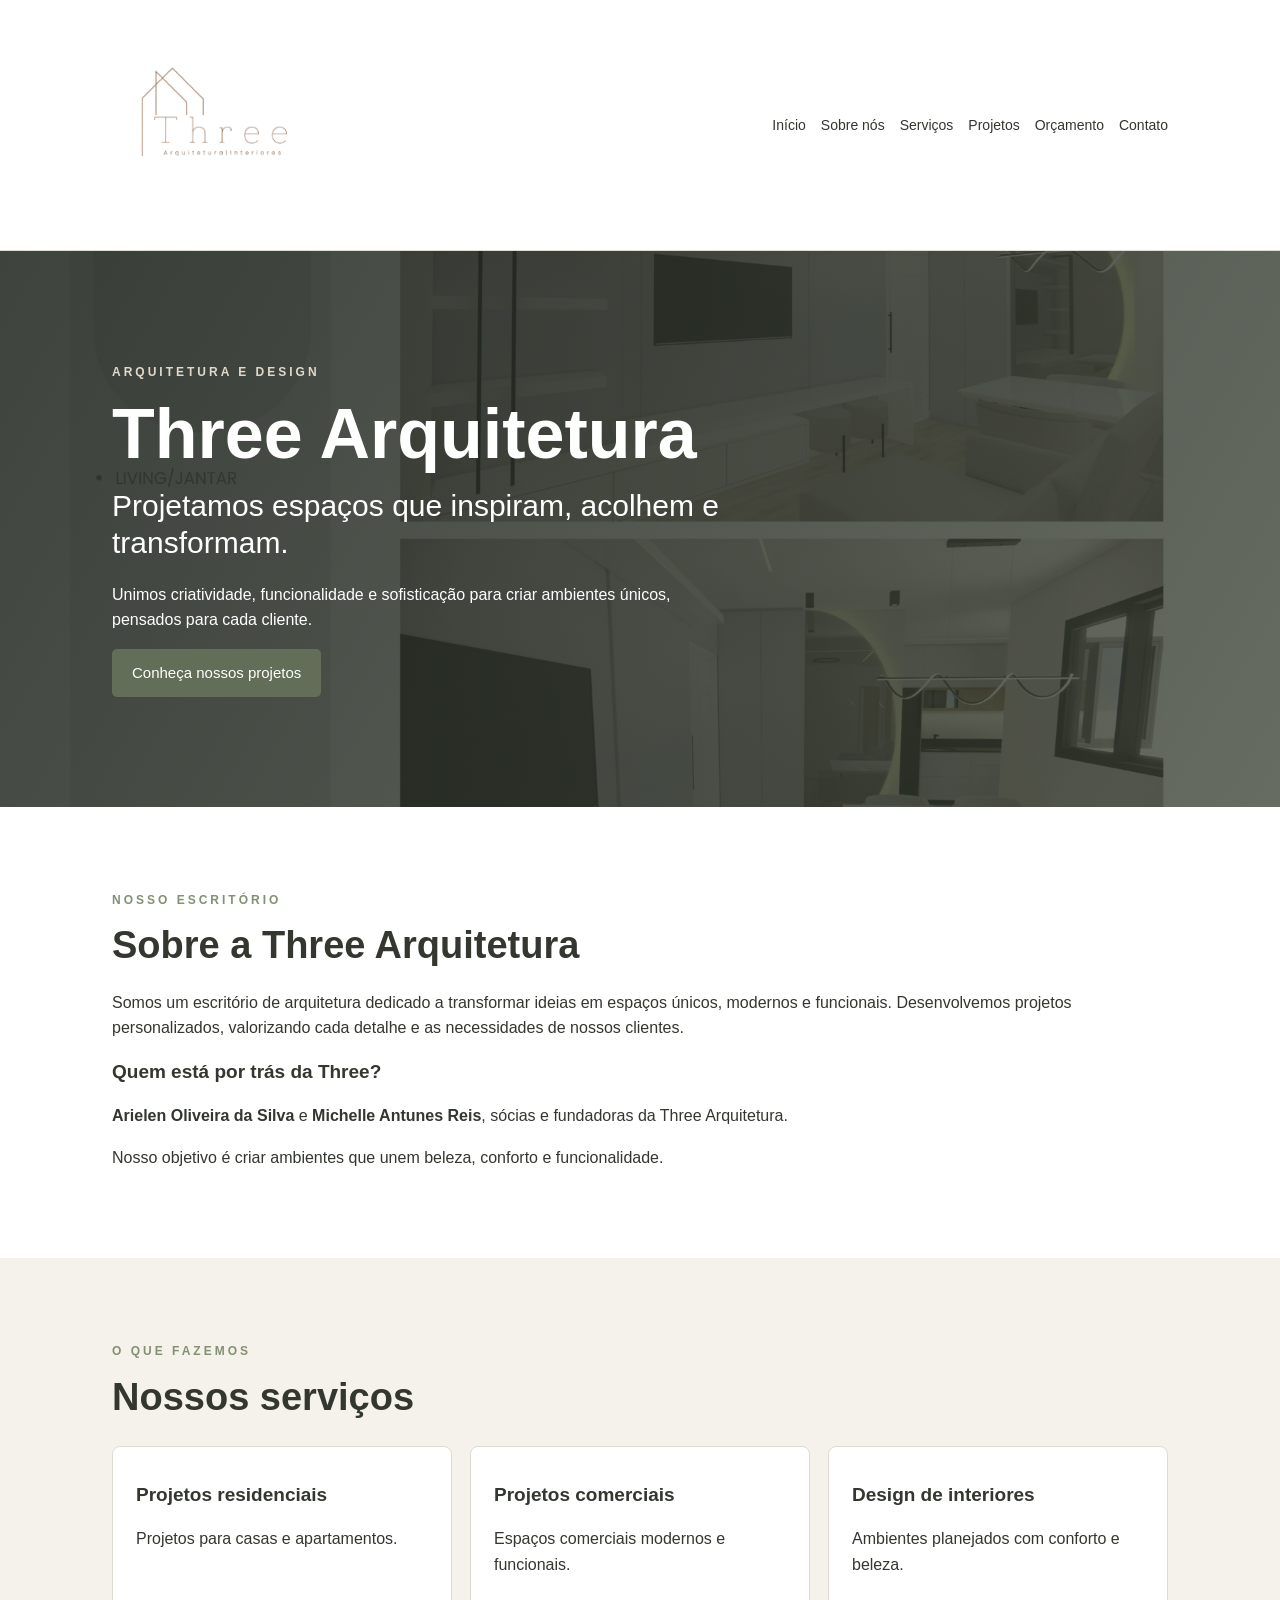
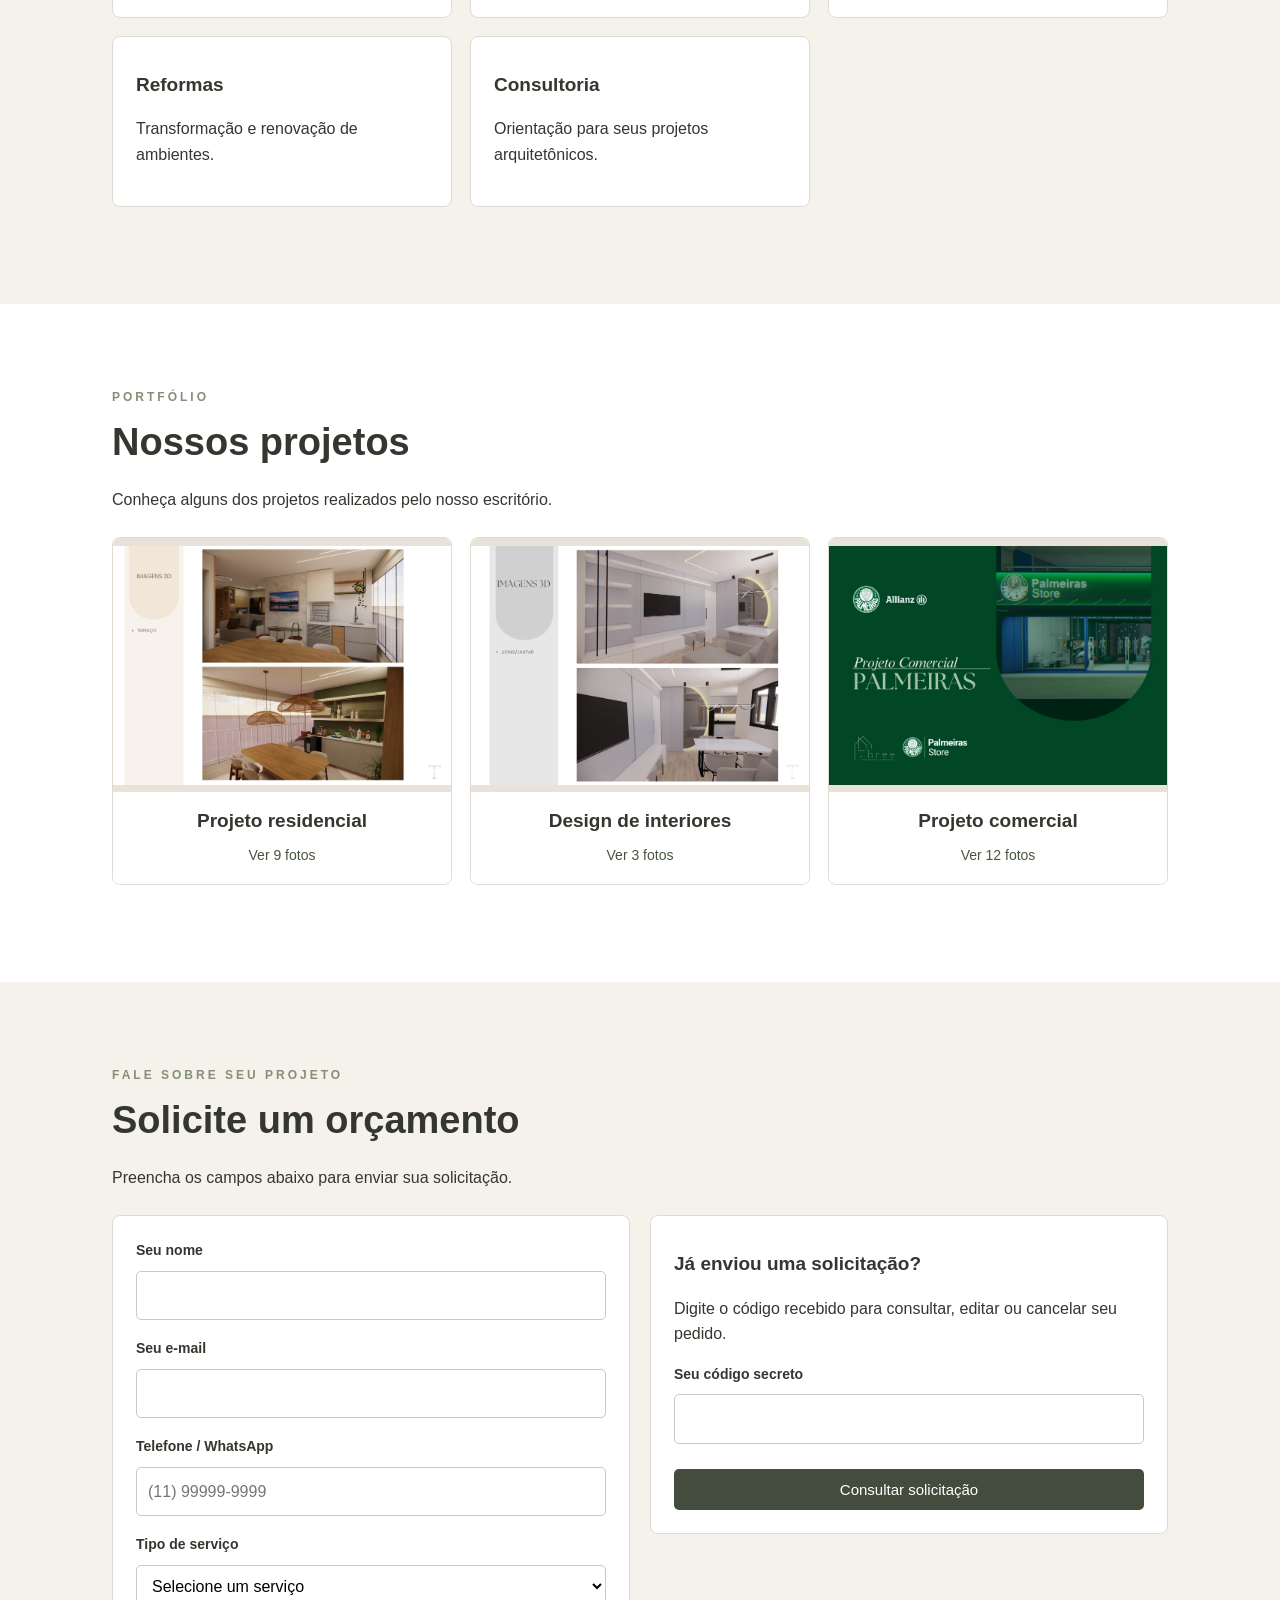
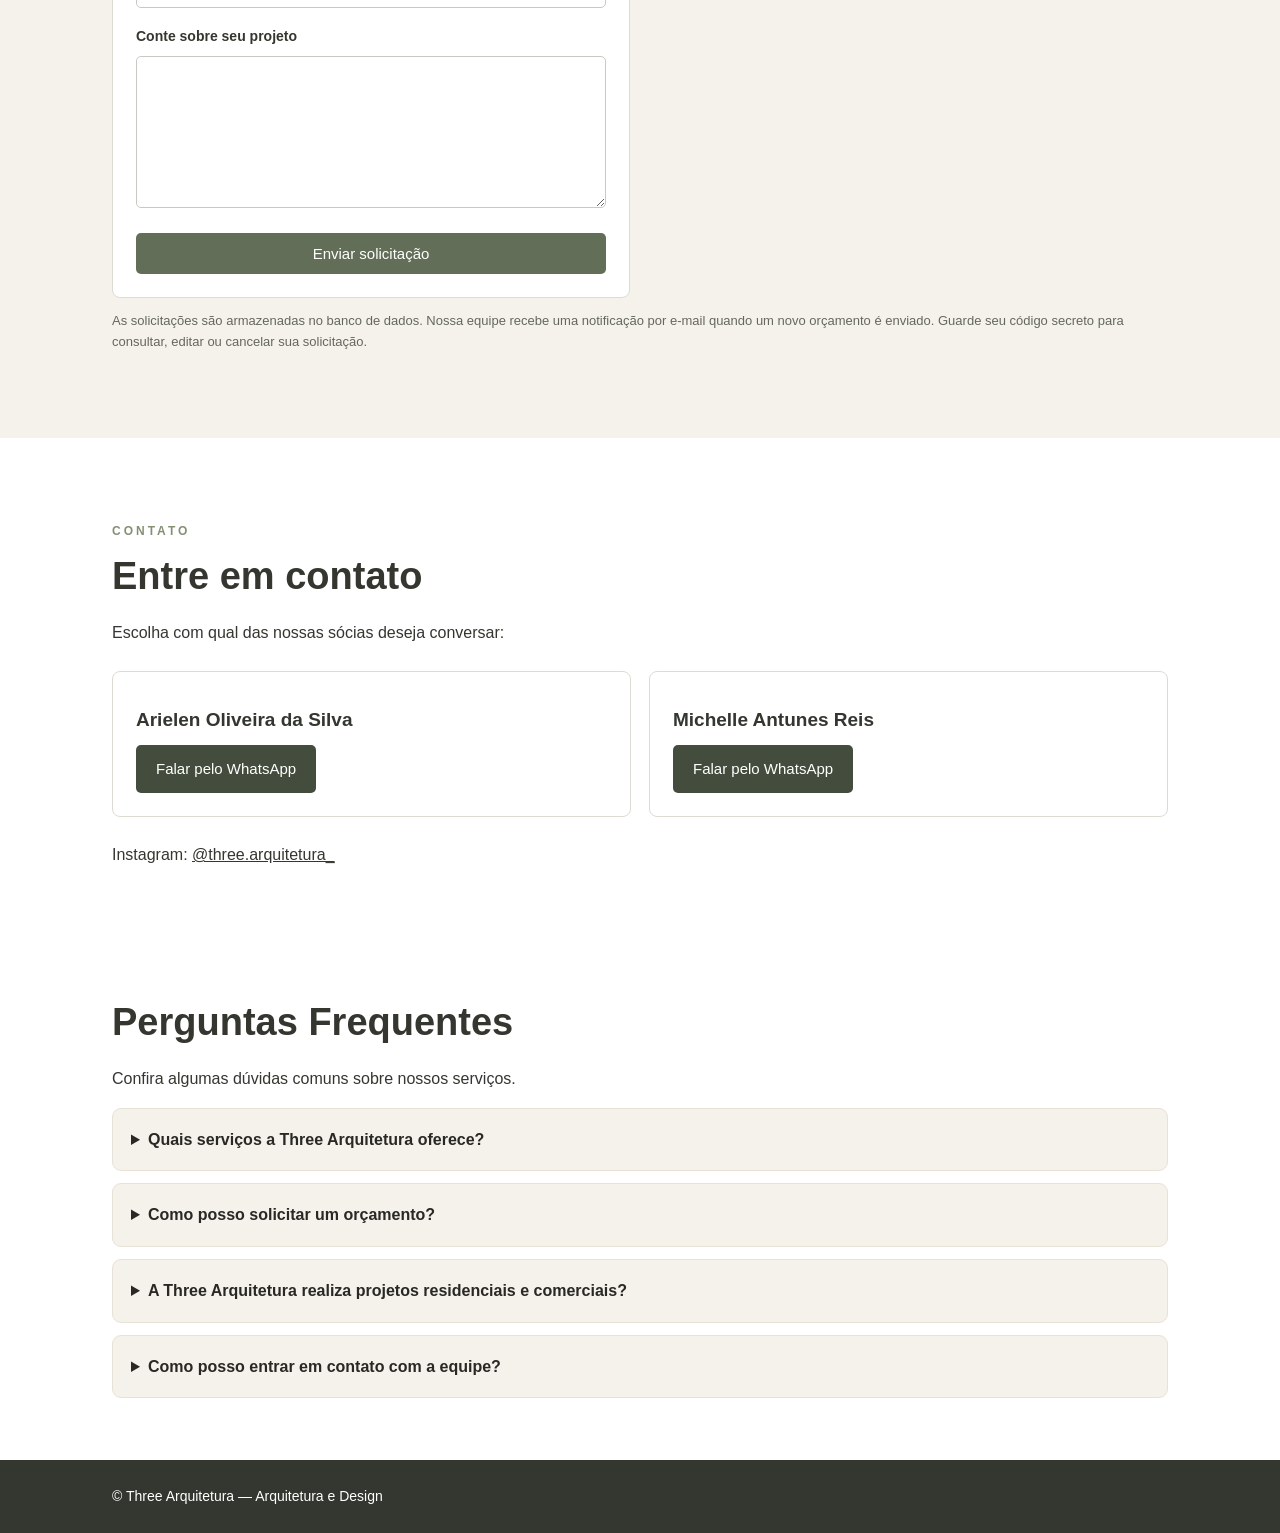
==== commit 48bc039d: "Atualiza galerias e centraliza imagens" ====
--- a/three-arquitetura/src/main/resources/static/index.html
+++ b/three-arquitetura/src/main/resources/static/index.html
@@ -6,8 +6,8 @@
 <meta content="width=device-width, initial-scale=1.0" name="viewport"/>
 <meta content="Three Arquitetura: projetos residenciais, comerciais e interiores." name="description"/>
 <title>Three Arquitetura</title>
-<link href="style.css" rel="stylesheet"/>
-<script defer="" src="script.js"></script>
+<link href="style.css?v=20261125" rel="stylesheet"/>
+<script defer="" src="script.js?v=20261125"></script>
 </head>
 <body>
 <header class="cabecalho" id="inicio">
@@ -59,11 +59,14 @@
 <h2>Nossos projetos</h2>
 <p>Conheça alguns dos projetos realizados pelo nosso escritório.</p>
 <div class="grade galeria">
-<article class="projeto"><img alt="Imagem ilustrativa de projeto residencial" src="https://placehold.co/600x400/e9e2d8/4e493f?text=Projeto+residencial"/><h3>Projeto residencial</h3></article>
-<article class="projeto"><img alt="Imagem ilustrativa de design de interiores" src="https://placehold.co/600x400/e9e2d8/4e493f?text=Design+de+interiores"/><h3>Design de interiores</h3></article>
-<article class="projeto"><img alt="Imagem ilustrativa de projeto comercial" src="https://placehold.co/600x400/e9e2d8/4e493f?text=Projeto+comercial"/><h3>Projeto comercial</h3></article>
+<article class="projeto"><button type="button" class="abrir-projeto" data-galeria="residencial" aria-expanded="false" aria-controls="galeria-residencial"><img src="imagens/residencial-1.webp" alt="Projeto residencial" loading="lazy"><h3>Projeto residencial</h3><span>Ver 9 fotos</span></button></article>
+<article class="projeto"><button type="button" class="abrir-projeto" data-galeria="interiores" aria-expanded="false" aria-controls="galeria-interiores"><img src="imagens/interiores-1.webp" alt="Design de interiores" loading="lazy"><h3>Design de interiores</h3><span>Ver 3 fotos</span></button></article>
+<article class="projeto"><button type="button" class="abrir-projeto" data-galeria="comercial" aria-expanded="false" aria-controls="galeria-comercial"><img src="imagens/comercial-1.webp" alt="Projeto comercial" loading="lazy"><h3>Projeto comercial</h3><span>Ver 12 fotos</span></button></article>
 </div>
-<p class="observacao">Imagens ilustrativas. Substitua pelas fotos autorizadas dos projetos do escritório.</p>
+<section class="painel-galeria" id="galeria-residencial" hidden><div class="galeria-topo"><h3>Projeto residencial</h3><button type="button" class="botao fechar-projeto">Fechar galeria</button></div><div class="fotos-projetos"><button type="button" class="foto-projeto" aria-label="Ampliar projeto residencial 1"><img src="imagens/residencial-1.webp" alt="Projeto residencial — foto 1" loading="lazy"></button><button type="button" class="foto-projeto" aria-label="Ampliar projeto residencial 2"><img src="imagens/residencial-2.webp" alt="Projeto residencial — foto 2" loading="lazy"></button><button type="button" class="foto-projeto" aria-label="Ampliar projeto residencial 3"><img src="imagens/residencial-3.webp" alt="Projeto residencial — foto 3" loading="lazy"></button><button type="button" class="foto-projeto" aria-label="Ampliar projeto residencial 4"><img src="imagens/residencial-4.webp" alt="Projeto residencial — foto 4" loading="lazy"></button><button type="button" class="foto-projeto" aria-label="Ampliar projeto residencial 5"><img src="imagens/residencial-5.webp" alt="Projeto residencial — foto 5" loading="lazy"></button><button type="button" class="foto-projeto" aria-label="Ampliar projeto residencial 6"><img src="imagens/residencial-6.webp" alt="Projeto residencial — foto 6" loading="lazy"></button><button type="button" class="foto-projeto" aria-label="Ampliar projeto residencial 7"><img src="imagens/residencial-7.webp" alt="Projeto residencial — foto 7" loading="lazy"></button><button type="button" class="foto-projeto" aria-label="Ampliar projeto residencial 8"><img src="imagens/residencial-8.webp" alt="Projeto residencial — foto 8" loading="lazy"></button><button type="button" class="foto-projeto" aria-label="Ampliar projeto residencial 9"><img src="imagens/residencial-9.webp" alt="Projeto residencial — foto 9" loading="lazy"></button></div></section>
+<section class="painel-galeria" id="galeria-interiores" hidden><div class="galeria-topo"><h3>Design de interiores</h3><button type="button" class="botao fechar-projeto">Fechar galeria</button></div><div class="fotos-projetos"><button type="button" class="foto-projeto" aria-label="Ampliar design de interiores 1"><img src="imagens/interiores-1.webp" alt="Design de interiores — foto 1" loading="lazy"></button><button type="button" class="foto-projeto" aria-label="Ampliar design de interiores 2"><img src="imagens/interiores-2.webp" alt="Design de interiores — foto 2" loading="lazy"></button><button type="button" class="foto-projeto" aria-label="Ampliar design de interiores 3"><img src="imagens/interiores-3.webp" alt="Design de interiores — foto 3" loading="lazy"></button></div></section>
+<section class="painel-galeria" id="galeria-comercial" hidden><div class="galeria-topo"><h3>Projeto comercial</h3><button type="button" class="botao fechar-projeto">Fechar galeria</button></div><div class="fotos-projetos"><button type="button" class="foto-projeto" aria-label="Ampliar projeto comercial 1"><img src="imagens/comercial-1.webp" alt="Projeto comercial — foto 1" loading="lazy"></button><button type="button" class="foto-projeto" aria-label="Ampliar projeto comercial 2"><img src="imagens/comercial-2.webp" alt="Projeto comercial — foto 2" loading="lazy"></button><button type="button" class="foto-projeto" aria-label="Ampliar projeto comercial 3"><img src="imagens/comercial-3.webp" alt="Projeto comercial — foto 3" loading="lazy"></button><button type="button" class="foto-projeto" aria-label="Ampliar projeto comercial 4"><img src="imagens/comercial-4.webp" alt="Projeto comercial — foto 4" loading="lazy"></button><button type="button" class="foto-projeto" aria-label="Ampliar projeto comercial 5"><img src="imagens/comercial-5.webp" alt="Projeto comercial — foto 5" loading="lazy"></button><button type="button" class="foto-projeto" aria-label="Ampliar projeto comercial 6"><img src="imagens/comercial-6.webp" alt="Projeto comercial — foto 6" loading="lazy"></button><button type="button" class="foto-projeto" aria-label="Ampliar projeto comercial 7"><img src="imagens/comercial-7.webp" alt="Projeto comercial — foto 7" loading="lazy"></button><button type="button" class="foto-projeto" aria-label="Ampliar projeto comercial 8"><img src="imagens/comercial-8.webp" alt="Projeto comercial — foto 8" loading="lazy"></button><button type="button" class="foto-projeto" aria-label="Ampliar projeto comercial 9"><img src="imagens/comercial-9.webp" alt="Projeto comercial — foto 9" loading="lazy"></button><button type="button" class="foto-projeto" aria-label="Ampliar projeto comercial 10"><img src="imagens/comercial-10.webp" alt="Projeto comercial — foto 10" loading="lazy"></button><button type="button" class="foto-projeto" aria-label="Ampliar projeto comercial 11"><img src="imagens/comercial-11.webp" alt="Projeto comercial — foto 11" loading="lazy"></button><button type="button" class="foto-projeto" aria-label="Ampliar projeto comercial 12"><img src="imagens/comercial-12.webp" alt="Projeto comercial — foto 12" loading="lazy"></button></div></section>
+<dialog id="foto-ampliada" aria-label="Foto ampliada"><button type="button" id="fechar-foto" aria-label="Fechar foto">×</button><img id="imagem-grande" alt=""></dialog>
 </section>
 <section class="secao fundo-claro" id="orcamento">
 <div class="largura">
--- a/three-arquitetura/src/main/resources/static/style.css
+++ b/three-arquitetura/src/main/resources/static/style.css
@@ -11,7 +11,7 @@
 nav { display:flex; flex-wrap:wrap; gap:15px; }
 nav a { text-decoration:none; font-size:14px; }
 nav a:hover, a:hover { color:var(--verde); }
-.apresentacao { background:linear-gradient(120deg,rgba(33,39,33,.87),rgba(55,62,49,.76)),url('https://images.unsplash.com/photo-1600607687939-ce8a6c25118c?auto=format&fit=crop&w=1600&q=80') center/cover; color:white; }
+.apresentacao { background:linear-gradient(120deg,rgba(33,39,33,.87),rgba(55,62,49,.76)),url('imagens/interiores-1.webp') center/cover; color:white; }
 .apresentacao-conteudo { padding-top:100px; padding-bottom:110px; max-width:1100px; }
 .apresentacao h1 { font-size:clamp(38px,6vw,70px); margin:5px 0 12px; line-height:1.15; }
 .apresentacao h2 { font-size:clamp(21px,3vw,30px); font-weight:normal; max-width:650px; }
@@ -60,3 +60,23 @@
   #menu-principal.aberto { display: flex; }
   .logo-imagem { width: 160px; }
 }
+
+/* Portfólio responsivo: fotos inteiras, sem zoom ou deslocamento. */
+[hidden] { display:none !important; }
+.galeria { align-items:stretch; }
+.abrir-projeto, .foto-projeto { display:block; width:100%; border:0; padding:0; background:white; color:inherit; font:inherit; cursor:pointer; }
+.abrir-projeto { height:100%; text-align:center; padding-bottom:16px; }
+.projeto img, .foto-projeto img { display:block; width:100%; height:auto; aspect-ratio:4/3; object-fit:contain; object-position:center; background:#e9e2d8; }
+.abrir-projeto h3 { margin:8px 0 0; padding:6px 12px; }
+.abrir-projeto span { color:#48543f; font-size:14px; }
+.painel-galeria { padding:20px; border:1px solid var(--borda); border-radius:12px; margin:24px 0; background:white; }
+.galeria-topo { display:flex; flex-wrap:wrap; align-items:center; justify-content:space-between; gap:12px; margin-bottom:16px; }
+.fotos-projetos { display:grid; grid-template-columns:repeat(3,minmax(0,1fr)); gap:14px; }
+.foto-projeto { overflow:hidden; border-radius:8px; }
+#foto-ampliada { border:0; border-radius:10px; padding:48px 12px 12px; background:#222; max-width:94vw; max-height:94vh; max-height:94dvh; overflow:auto; }
+#foto-ampliada::backdrop { background:rgba(0,0,0,.85); }
+#imagem-grande { display:block; max-width:100%; max-height:78vh; max-height:78dvh; width:auto; height:auto; object-fit:contain; margin:auto; }
+#fechar-foto { position:absolute; top:6px; right:10px; border:0; border-radius:50%; width:36px; height:36px; font-size:26px; cursor:pointer; }
+button:focus-visible { outline:3px solid #849074; outline-offset:3px; }
+@media(max-width:760px) { .fotos-projetos { grid-template-columns:repeat(2,minmax(0,1fr)); } .painel-galeria { padding:12px; } .duas-colunas > * { min-width:0; } }
+@media(max-width:420px) { .fotos-projetos { grid-template-columns:1fr; } }
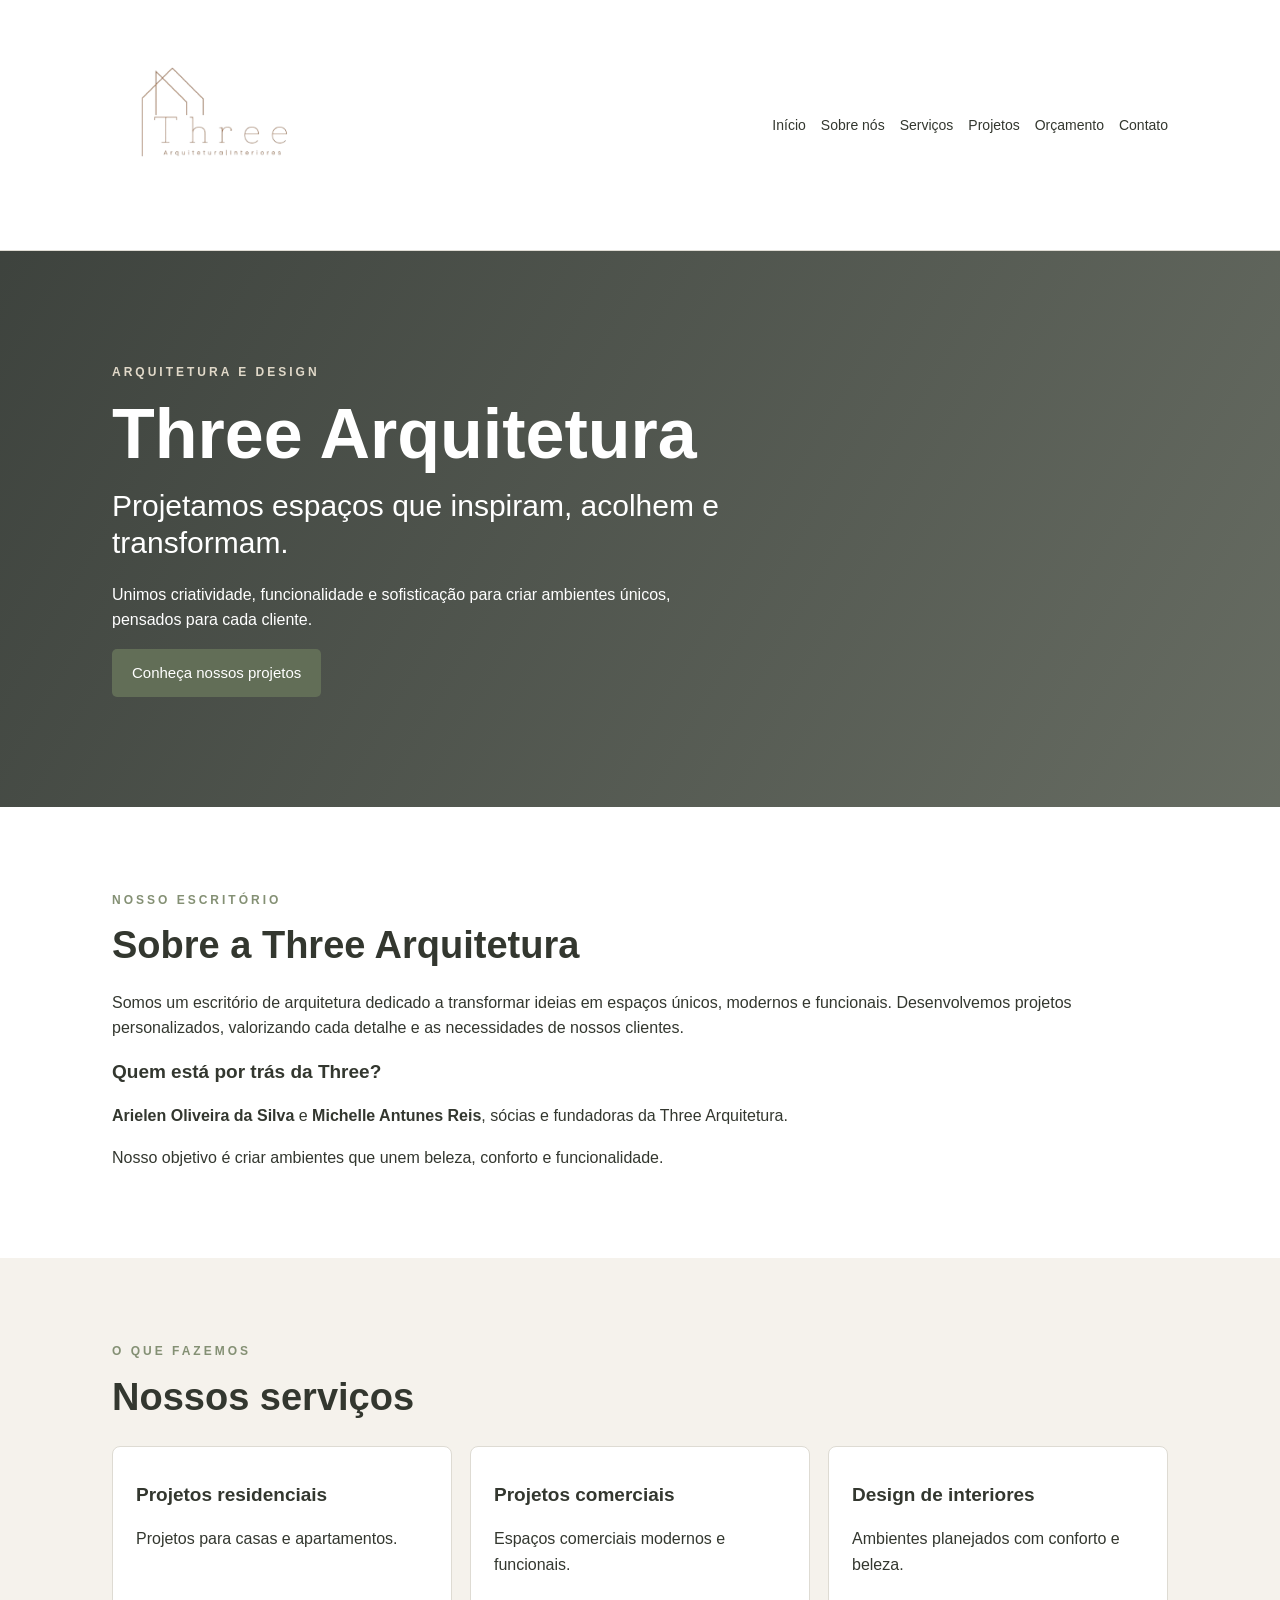
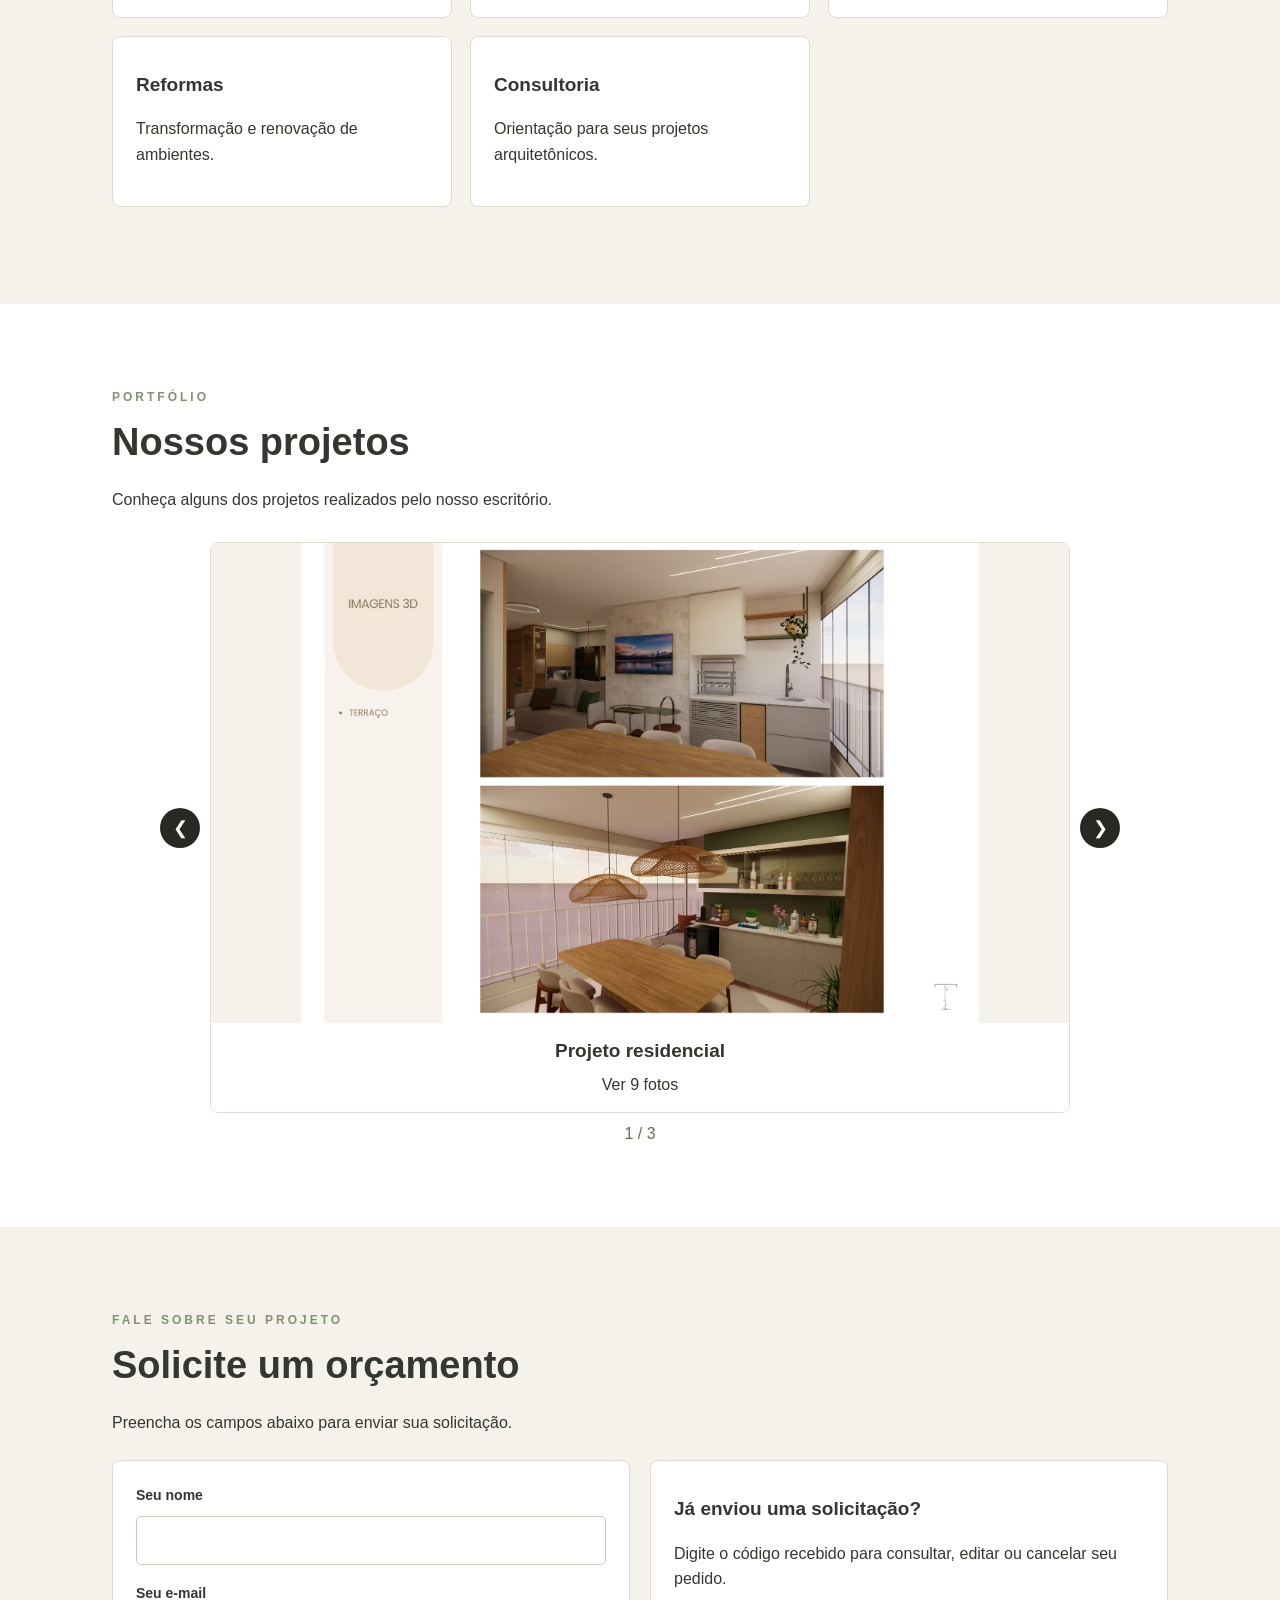
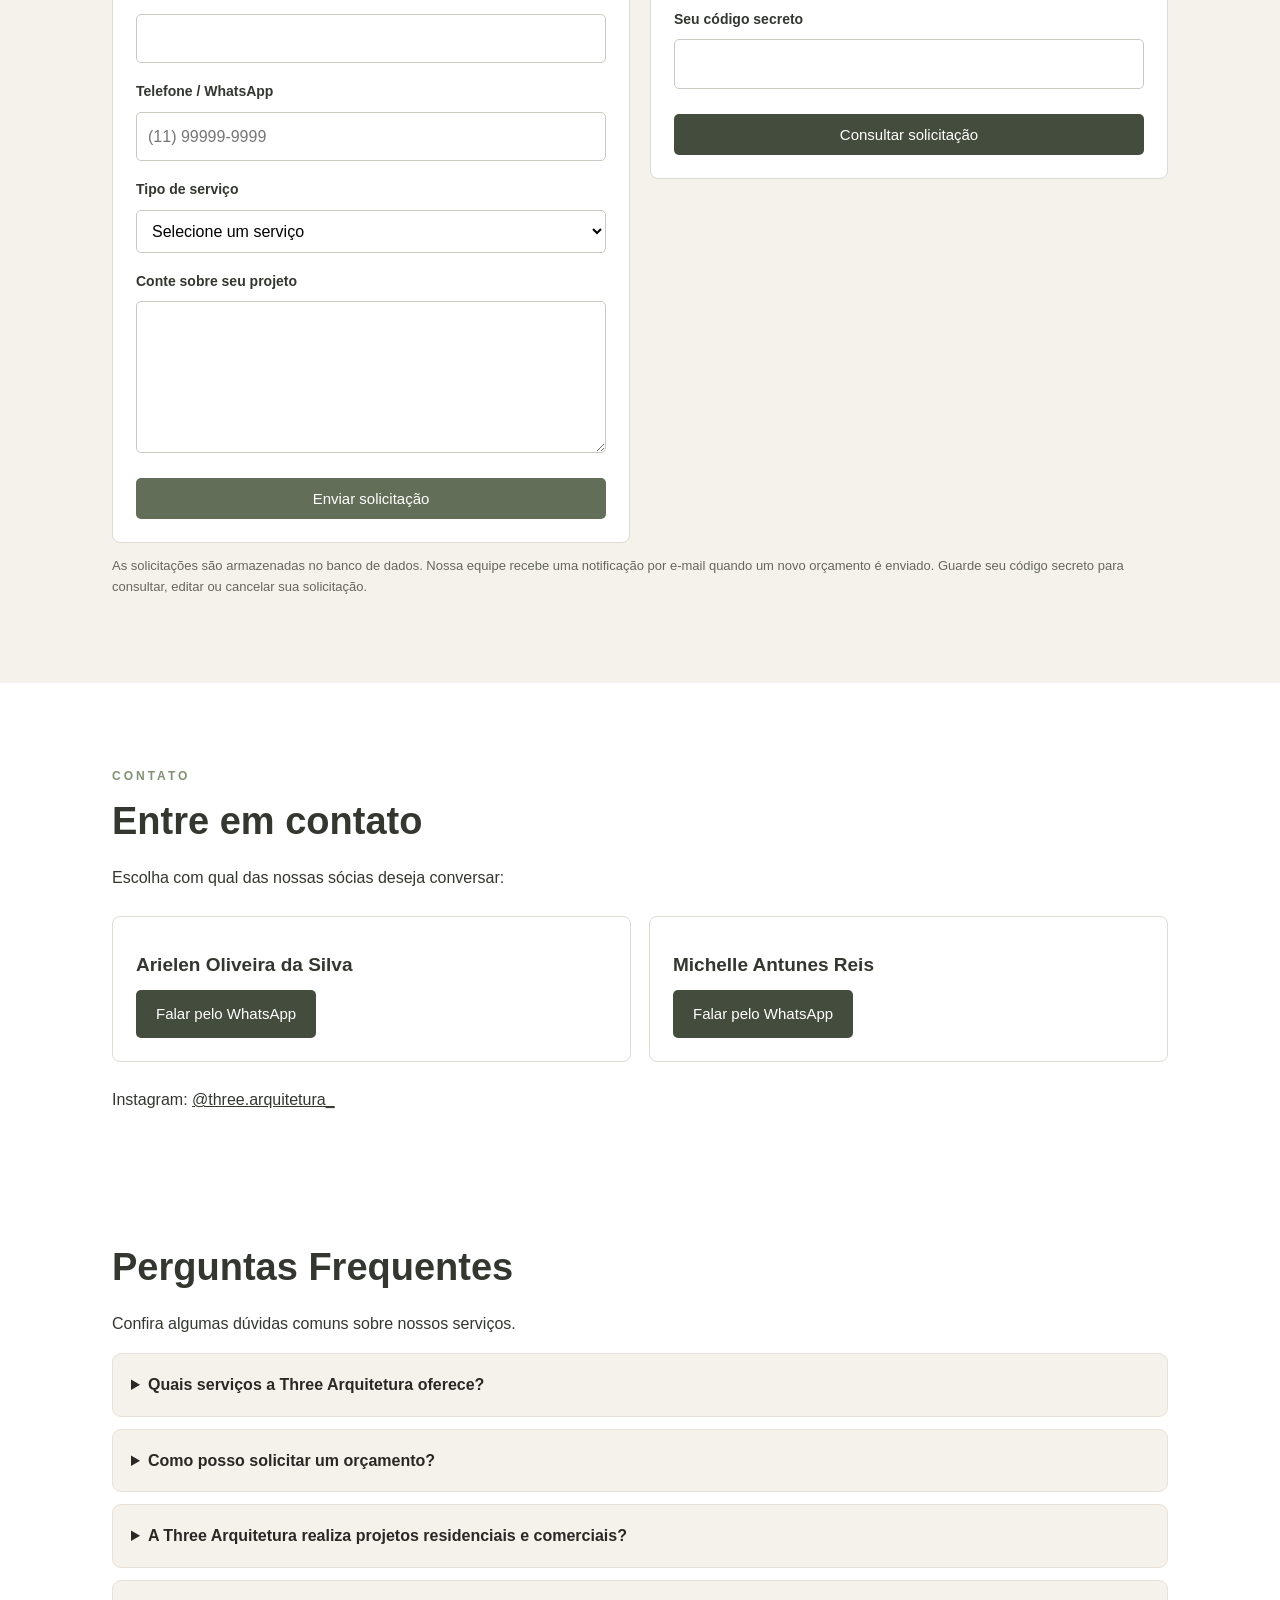
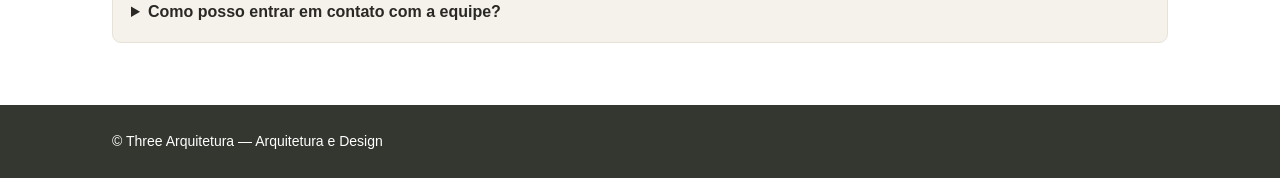
==== commit 701a2636: "UPD" ====
--- a/three-arquitetura/src/main/resources/static/index.html
+++ b/three-arquitetura/src/main/resources/static/index.html
@@ -6,8 +6,8 @@
 <meta content="width=device-width, initial-scale=1.0" name="viewport"/>
 <meta content="Three Arquitetura: projetos residenciais, comerciais e interiores." name="description"/>
 <title>Three Arquitetura</title>
-<link href="style.css?v=20261125" rel="stylesheet"/>
-<script defer="" src="script.js?v=20261125"></script>
+<link href="style.css" rel="stylesheet"/>
+<script defer="" src="script.js"></script>
 </head>
 <body>
 <header class="cabecalho" id="inicio">
@@ -58,15 +58,7 @@
 <p class="subtitulo">PORTFÓLIO</p>
 <h2>Nossos projetos</h2>
 <p>Conheça alguns dos projetos realizados pelo nosso escritório.</p>
-<div class="grade galeria">
-<article class="projeto"><button type="button" class="abrir-projeto" data-galeria="residencial" aria-expanded="false" aria-controls="galeria-residencial"><img src="imagens/residencial-1.webp" alt="Projeto residencial" loading="lazy"><h3>Projeto residencial</h3><span>Ver 9 fotos</span></button></article>
-<article class="projeto"><button type="button" class="abrir-projeto" data-galeria="interiores" aria-expanded="false" aria-controls="galeria-interiores"><img src="imagens/interiores-1.webp" alt="Design de interiores" loading="lazy"><h3>Design de interiores</h3><span>Ver 3 fotos</span></button></article>
-<article class="projeto"><button type="button" class="abrir-projeto" data-galeria="comercial" aria-expanded="false" aria-controls="galeria-comercial"><img src="imagens/comercial-1.webp" alt="Projeto comercial" loading="lazy"><h3>Projeto comercial</h3><span>Ver 12 fotos</span></button></article>
-</div>
-<section class="painel-galeria" id="galeria-residencial" hidden><div class="galeria-topo"><h3>Projeto residencial</h3><button type="button" class="botao fechar-projeto">Fechar galeria</button></div><div class="fotos-projetos"><button type="button" class="foto-projeto" aria-label="Ampliar projeto residencial 1"><img src="imagens/residencial-1.webp" alt="Projeto residencial — foto 1" loading="lazy"></button><button type="button" class="foto-projeto" aria-label="Ampliar projeto residencial 2"><img src="imagens/residencial-2.webp" alt="Projeto residencial — foto 2" loading="lazy"></button><button type="button" class="foto-projeto" aria-label="Ampliar projeto residencial 3"><img src="imagens/residencial-3.webp" alt="Projeto residencial — foto 3" loading="lazy"></button><button type="button" class="foto-projeto" aria-label="Ampliar projeto residencial 4"><img src="imagens/residencial-4.webp" alt="Projeto residencial — foto 4" loading="lazy"></button><button type="button" class="foto-projeto" aria-label="Ampliar projeto residencial 5"><img src="imagens/residencial-5.webp" alt="Projeto residencial — foto 5" loading="lazy"></button><button type="button" class="foto-projeto" aria-label="Ampliar projeto residencial 6"><img src="imagens/residencial-6.webp" alt="Projeto residencial — foto 6" loading="lazy"></button><button type="button" class="foto-projeto" aria-label="Ampliar projeto residencial 7"><img src="imagens/residencial-7.webp" alt="Projeto residencial — foto 7" loading="lazy"></button><button type="button" class="foto-projeto" aria-label="Ampliar projeto residencial 8"><img src="imagens/residencial-8.webp" alt="Projeto residencial — foto 8" loading="lazy"></button><button type="button" class="foto-projeto" aria-label="Ampliar projeto residencial 9"><img src="imagens/residencial-9.webp" alt="Projeto residencial — foto 9" loading="lazy"></button></div></section>
-<section class="painel-galeria" id="galeria-interiores" hidden><div class="galeria-topo"><h3>Design de interiores</h3><button type="button" class="botao fechar-projeto">Fechar galeria</button></div><div class="fotos-projetos"><button type="button" class="foto-projeto" aria-label="Ampliar design de interiores 1"><img src="imagens/interiores-1.webp" alt="Design de interiores — foto 1" loading="lazy"></button><button type="button" class="foto-projeto" aria-label="Ampliar design de interiores 2"><img src="imagens/interiores-2.webp" alt="Design de interiores — foto 2" loading="lazy"></button><button type="button" class="foto-projeto" aria-label="Ampliar design de interiores 3"><img src="imagens/interiores-3.webp" alt="Design de interiores — foto 3" loading="lazy"></button></div></section>
-<section class="painel-galeria" id="galeria-comercial" hidden><div class="galeria-topo"><h3>Projeto comercial</h3><button type="button" class="botao fechar-projeto">Fechar galeria</button></div><div class="fotos-projetos"><button type="button" class="foto-projeto" aria-label="Ampliar projeto comercial 1"><img src="imagens/comercial-1.webp" alt="Projeto comercial — foto 1" loading="lazy"></button><button type="button" class="foto-projeto" aria-label="Ampliar projeto comercial 2"><img src="imagens/comercial-2.webp" alt="Projeto comercial — foto 2" loading="lazy"></button><button type="button" class="foto-projeto" aria-label="Ampliar projeto comercial 3"><img src="imagens/comercial-3.webp" alt="Projeto comercial — foto 3" loading="lazy"></button><button type="button" class="foto-projeto" aria-label="Ampliar projeto comercial 4"><img src="imagens/comercial-4.webp" alt="Projeto comercial — foto 4" loading="lazy"></button><button type="button" class="foto-projeto" aria-label="Ampliar projeto comercial 5"><img src="imagens/comercial-5.webp" alt="Projeto comercial — foto 5" loading="lazy"></button><button type="button" class="foto-projeto" aria-label="Ampliar projeto comercial 6"><img src="imagens/comercial-6.webp" alt="Projeto comercial — foto 6" loading="lazy"></button><button type="button" class="foto-projeto" aria-label="Ampliar projeto comercial 7"><img src="imagens/comercial-7.webp" alt="Projeto comercial — foto 7" loading="lazy"></button><button type="button" class="foto-projeto" aria-label="Ampliar projeto comercial 8"><img src="imagens/comercial-8.webp" alt="Projeto comercial — foto 8" loading="lazy"></button><button type="button" class="foto-projeto" aria-label="Ampliar projeto comercial 9"><img src="imagens/comercial-9.webp" alt="Projeto comercial — foto 9" loading="lazy"></button><button type="button" class="foto-projeto" aria-label="Ampliar projeto comercial 10"><img src="imagens/comercial-10.webp" alt="Projeto comercial — foto 10" loading="lazy"></button><button type="button" class="foto-projeto" aria-label="Ampliar projeto comercial 11"><img src="imagens/comercial-11.webp" alt="Projeto comercial — foto 11" loading="lazy"></button><button type="button" class="foto-projeto" aria-label="Ampliar projeto comercial 12"><img src="imagens/comercial-12.webp" alt="Projeto comercial — foto 12" loading="lazy"></button></div></section>
-<dialog id="foto-ampliada" aria-label="Foto ampliada"><button type="button" id="fechar-foto" aria-label="Fechar foto">×</button><img id="imagem-grande" alt=""></dialog>
+<div class="carrossel-projetos"><button type="button" class="seta-projeto" id="anterior-projeto" aria-label="Projeto anterior">❮</button><div class="janela-projetos"><div class="trilho-projetos"><article class="projeto slide-projeto"><button type="button" class="abrir-projeto" data-galeria="residencial"><img src="imagens/residencial-1.webp" alt="Projeto residencial"><h3>Projeto residencial</h3><span>Ver 9 fotos</span></button></article><article class="projeto slide-projeto"><button type="button" class="abrir-projeto" data-galeria="interiores"><img src="imagens/interiores-1.webp" alt="Arquitetura de interiores"><h3>Arquitetura de interiores</h3><span>Ver 3 fotos</span></button></article><article class="projeto slide-projeto"><button type="button" class="abrir-projeto" data-galeria="comercial"><img src="imagens/comercial-1.webp" alt="Projeto comercial"><h3>Projeto comercial</h3><span>Ver 12 fotos</span></button></article></div></div><button type="button" class="seta-projeto" id="proximo-projeto" aria-label="Próximo projeto">❯</button></div><p id="posicao-projeto" aria-live="polite">1 / 3</p><dialog class="galeria-dialogo" id="galeria-residencial"><button type="button" class="fechar-projeto">Fechar ×</button><h2>Projeto residencial</h2><div class="fotos-projeto"><button type="button" class="foto-projeto" aria-label="Ampliar foto 1"><img loading="lazy" src="imagens/residencial-1.webp" alt="Projeto residencial — foto 1"></button><button type="button" class="foto-projeto" aria-label="Ampliar foto 2"><img loading="lazy" src="imagens/residencial-2.webp" alt="Projeto residencial — foto 2"></button><button type="button" class="foto-projeto" aria-label="Ampliar foto 3"><img loading="lazy" src="imagens/residencial-3.webp" alt="Projeto residencial — foto 3"></button><button type="button" class="foto-projeto" aria-label="Ampliar foto 4"><img loading="lazy" src="imagens/residencial-4.webp" alt="Projeto residencial — foto 4"></button><button type="button" class="foto-projeto" aria-label="Ampliar foto 5"><img loading="lazy" src="imagens/residencial-5.webp" alt="Projeto residencial — foto 5"></button><button type="button" class="foto-projeto" aria-label="Ampliar foto 6"><img loading="lazy" src="imagens/residencial-6.webp" alt="Projeto residencial — foto 6"></button><button type="button" class="foto-projeto" aria-label="Ampliar foto 7"><img loading="lazy" src="imagens/residencial-7.webp" alt="Projeto residencial — foto 7"></button><button type="button" class="foto-projeto" aria-label="Ampliar foto 8"><img loading="lazy" src="imagens/residencial-8.webp" alt="Projeto residencial — foto 8"></button><button type="button" class="foto-projeto" aria-label="Ampliar foto 9"><img loading="lazy" src="imagens/residencial-9.webp" alt="Projeto residencial — foto 9"></button></div></dialog><dialog class="galeria-dialogo" id="galeria-interiores"><button type="button" class="fechar-projeto">Fechar ×</button><h2>Arquitetura de interiores</h2><div class="fotos-projeto"><button type="button" class="foto-projeto" aria-label="Ampliar foto 1"><img loading="lazy" src="imagens/interiores-1.webp" alt="Arquitetura de interiores — foto 1"></button><button type="button" class="foto-projeto" aria-label="Ampliar foto 2"><img loading="lazy" src="imagens/interiores-2.webp" alt="Arquitetura de interiores — foto 2"></button><button type="button" class="foto-projeto" aria-label="Ampliar foto 3"><img loading="lazy" src="imagens/interiores-3.webp" alt="Arquitetura de interiores — foto 3"></button></div></dialog><dialog class="galeria-dialogo" id="galeria-comercial"><button type="button" class="fechar-projeto">Fechar ×</button><h2>Projeto comercial</h2><div class="fotos-projeto"><button type="button" class="foto-projeto" aria-label="Ampliar foto 1"><img loading="lazy" src="imagens/comercial-1.webp" alt="Projeto comercial — foto 1"></button><button type="button" class="foto-projeto" aria-label="Ampliar foto 2"><img loading="lazy" src="imagens/comercial-2.webp" alt="Projeto comercial — foto 2"></button><button type="button" class="foto-projeto" aria-label="Ampliar foto 3"><img loading="lazy" src="imagens/comercial-3.webp" alt="Projeto comercial — foto 3"></button><button type="button" class="foto-projeto" aria-label="Ampliar foto 4"><img loading="lazy" src="imagens/comercial-4.webp" alt="Projeto comercial — foto 4"></button><button type="button" class="foto-projeto" aria-label="Ampliar foto 5"><img loading="lazy" src="imagens/comercial-5.webp" alt="Projeto comercial — foto 5"></button><button type="button" class="foto-projeto" aria-label="Ampliar foto 6"><img loading="lazy" src="imagens/comercial-6.webp" alt="Projeto comercial — foto 6"></button><button type="button" class="foto-projeto" aria-label="Ampliar foto 7"><img loading="lazy" src="imagens/comercial-7.webp" alt="Projeto comercial — foto 7"></button><button type="button" class="foto-projeto" aria-label="Ampliar foto 8"><img loading="lazy" src="imagens/comercial-8.webp" alt="Projeto comercial — foto 8"></button><button type="button" class="foto-projeto" aria-label="Ampliar foto 9"><img loading="lazy" src="imagens/comercial-9.webp" alt="Projeto comercial — foto 9"></button><button type="button" class="foto-projeto" aria-label="Ampliar foto 10"><img loading="lazy" src="imagens/comercial-10.webp" alt="Projeto comercial — foto 10"></button><button type="button" class="foto-projeto" aria-label="Ampliar foto 11"><img loading="lazy" src="imagens/comercial-11.webp" alt="Projeto comercial — foto 11"></button><button type="button" class="foto-projeto" aria-label="Ampliar foto 12"><img loading="lazy" src="imagens/comercial-12.webp" alt="Projeto comercial — foto 12"></button></div></dialog><dialog id="foto-ampliada"><button type="button" class="fechar-projeto">Fechar ×</button><img alt="Foto ampliada"></dialog>
 </section>
 <section class="secao fundo-claro" id="orcamento">
 <div class="largura">
--- a/three-arquitetura/src/main/resources/static/style.css
+++ b/three-arquitetura/src/main/resources/static/style.css
@@ -11,7 +11,7 @@
 nav { display:flex; flex-wrap:wrap; gap:15px; }
 nav a { text-decoration:none; font-size:14px; }
 nav a:hover, a:hover { color:var(--verde); }
-.apresentacao { background:linear-gradient(120deg,rgba(33,39,33,.87),rgba(55,62,49,.76)),url('imagens/interiores-1.webp') center/cover; color:white; }
+.apresentacao { background:linear-gradient(120deg,rgba(33,39,33,.87),rgba(55,62,49,.76)),url('https://images.unsplash.com/photo-1600607687939-ce8a6c25118c?auto=format&fit=crop&w=1600&q=80') center/cover; color:white; }
 .apresentacao-conteudo { padding-top:100px; padding-bottom:110px; max-width:1100px; }
 .apresentacao h1 { font-size:clamp(38px,6vw,70px); margin:5px 0 12px; line-height:1.15; }
 .apresentacao h2 { font-size:clamp(21px,3vw,30px); font-weight:normal; max-width:650px; }
@@ -61,22 +61,22 @@
   .logo-imagem { width: 160px; }
 }
 
-/* Portfólio responsivo: fotos inteiras, sem zoom ou deslocamento. */
-[hidden] { display:none !important; }
-.galeria { align-items:stretch; }
-.abrir-projeto, .foto-projeto { display:block; width:100%; border:0; padding:0; background:white; color:inherit; font:inherit; cursor:pointer; }
-.abrir-projeto { height:100%; text-align:center; padding-bottom:16px; }
-.projeto img, .foto-projeto img { display:block; width:100%; height:auto; aspect-ratio:4/3; object-fit:contain; object-position:center; background:#e9e2d8; }
-.abrir-projeto h3 { margin:8px 0 0; padding:6px 12px; }
-.abrir-projeto span { color:#48543f; font-size:14px; }
-.painel-galeria { padding:20px; border:1px solid var(--borda); border-radius:12px; margin:24px 0; background:white; }
-.galeria-topo { display:flex; flex-wrap:wrap; align-items:center; justify-content:space-between; gap:12px; margin-bottom:16px; }
-.fotos-projetos { display:grid; grid-template-columns:repeat(3,minmax(0,1fr)); gap:14px; }
-.foto-projeto { overflow:hidden; border-radius:8px; }
-#foto-ampliada { border:0; border-radius:10px; padding:48px 12px 12px; background:#222; max-width:94vw; max-height:94vh; max-height:94dvh; overflow:auto; }
-#foto-ampliada::backdrop { background:rgba(0,0,0,.85); }
-#imagem-grande { display:block; max-width:100%; max-height:78vh; max-height:78dvh; width:auto; height:auto; object-fit:contain; margin:auto; }
-#fechar-foto { position:absolute; top:6px; right:10px; border:0; border-radius:50%; width:36px; height:36px; font-size:26px; cursor:pointer; }
-button:focus-visible { outline:3px solid #849074; outline-offset:3px; }
-@media(max-width:760px) { .fotos-projetos { grid-template-columns:repeat(2,minmax(0,1fr)); } .painel-galeria { padding:12px; } .duas-colunas > * { min-width:0; } }
-@media(max-width:420px) { .fotos-projetos { grid-template-columns:1fr; } }
+/* Carrossel centralizado */
+.carrossel-projetos{display:grid;grid-template-columns:40px minmax(0,1fr) 40px;gap:10px;align-items:center;max-width:960px;margin:30px auto 0}
+.janela-projetos{min-width:0;overflow:hidden;border-radius:8px}
+.trilho-projetos{display:flex;gap:0;transition:transform .35s ease}
+.slide-projeto{flex:0 0 100%;min-width:0;width:100%}
+.abrir-projeto{display:block;width:100%;border:0;background:white;color:inherit;padding:0 0 15px;font:inherit;cursor:pointer;text-align:center}
+.slide-projeto img{width:100%;height:clamp(170px,48vw,480px);aspect-ratio:auto;object-fit:contain;object-position:center;background:#f5f2ec}
+.slide-projeto h3{margin:8px 0 0;padding:5px}
+.seta-projeto{width:40px;height:40px;border:0;border-radius:50%;background:#292824;color:white;font-size:18px;cursor:pointer}
+#posicao-projeto{text-align:center;margin:8px 0;color:var(--verde)}
+.galeria-dialogo,#foto-ampliada{border:1px solid var(--borda);border-radius:12px;width:min(94vw,1000px);max-height:90vh;padding:20px;color:var(--escuro)}
+dialog::backdrop{background:rgba(0,0,0,.75)}
+.fechar-projeto{display:block;margin:0 0 12px auto;padding:10px;border:0;border-radius:6px;background:#292824;color:white;cursor:pointer}
+.fotos-projeto{display:grid;grid-template-columns:repeat(auto-fit,minmax(min(240px,100%),1fr));gap:12px}
+.foto-projeto{border:0;background:#f5f2ec;padding:0;cursor:zoom-in}
+.foto-projeto img{display:block;width:100%;height:200px;object-fit:contain}
+#foto-ampliada img{display:block;max-width:100%;max-height:75vh;margin:auto;object-fit:contain}
+@media(max-width:600px){.carrossel-projetos{grid-template-columns:30px minmax(0,1fr) 30px;gap:5px}.seta-projeto{width:30px;height:30px;font-size:14px}}
+@media(prefers-reduced-motion:reduce){.trilho-projetos{transition:none}}
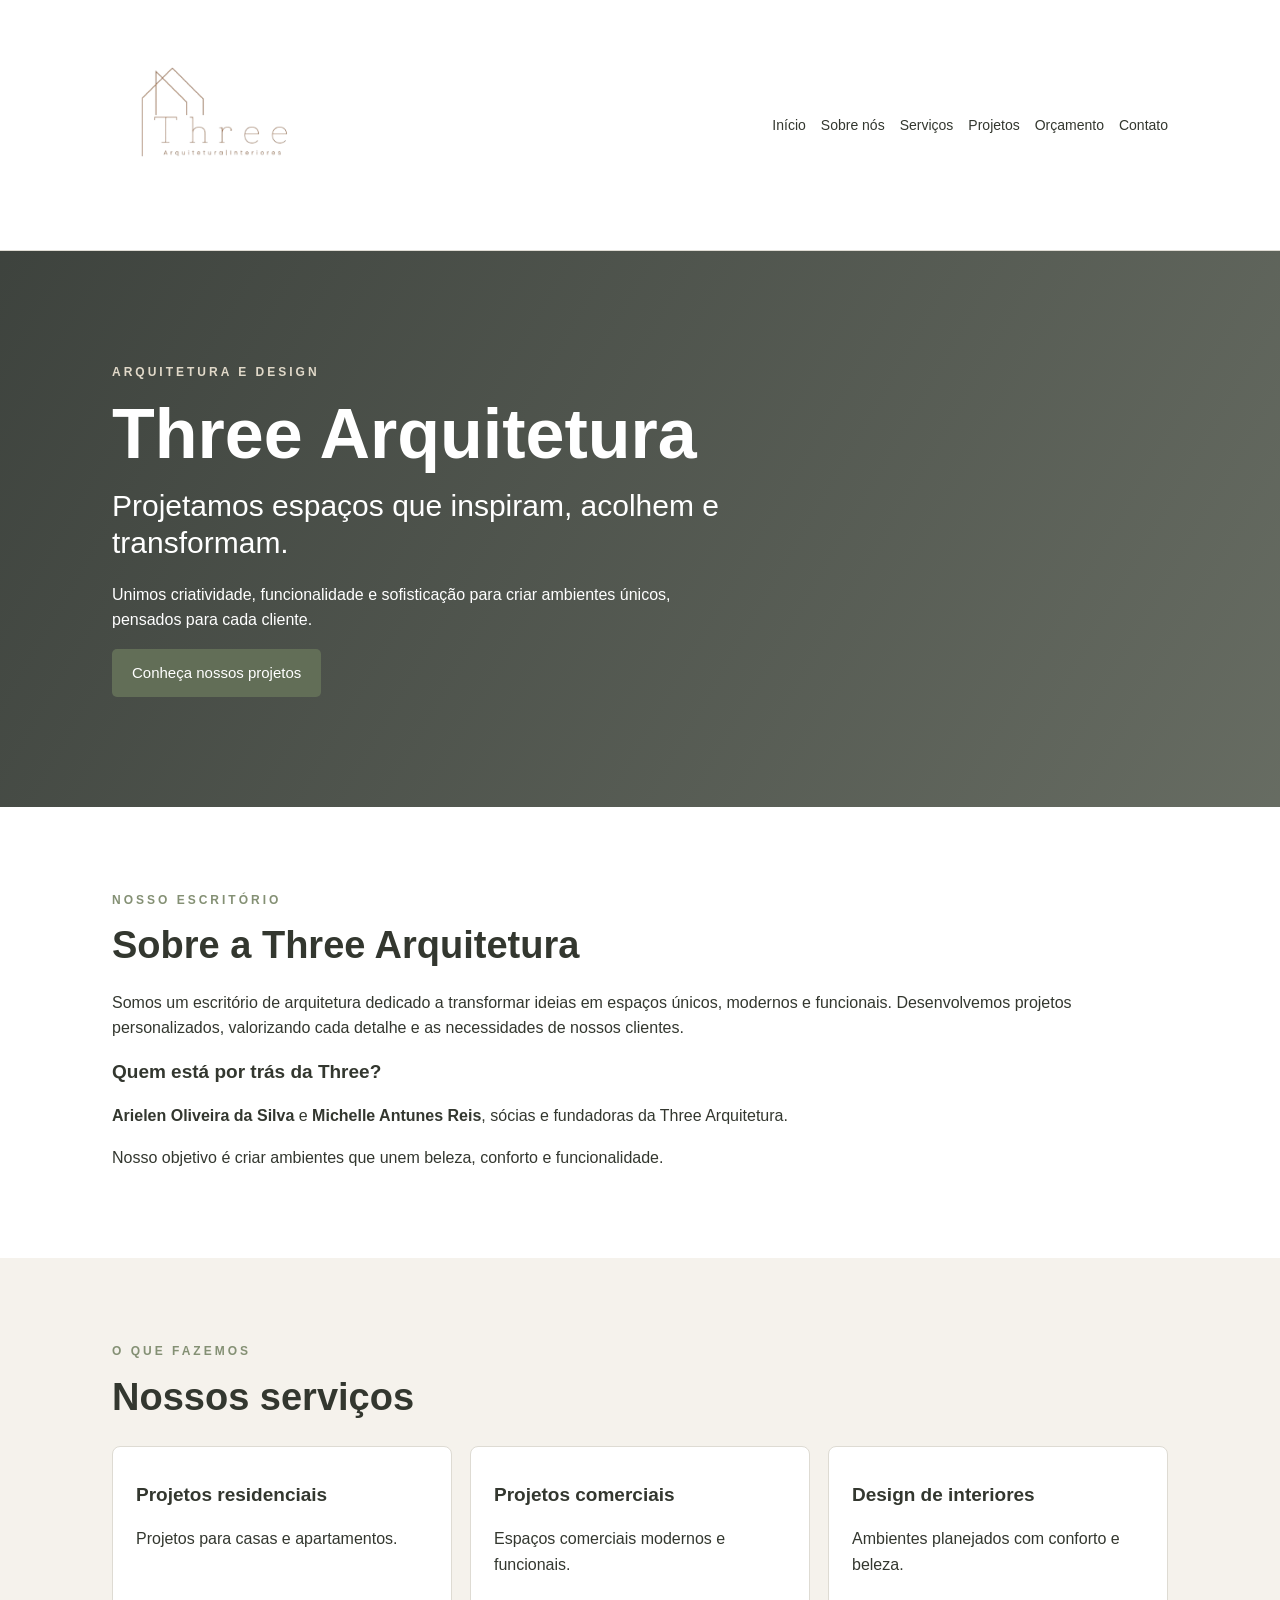
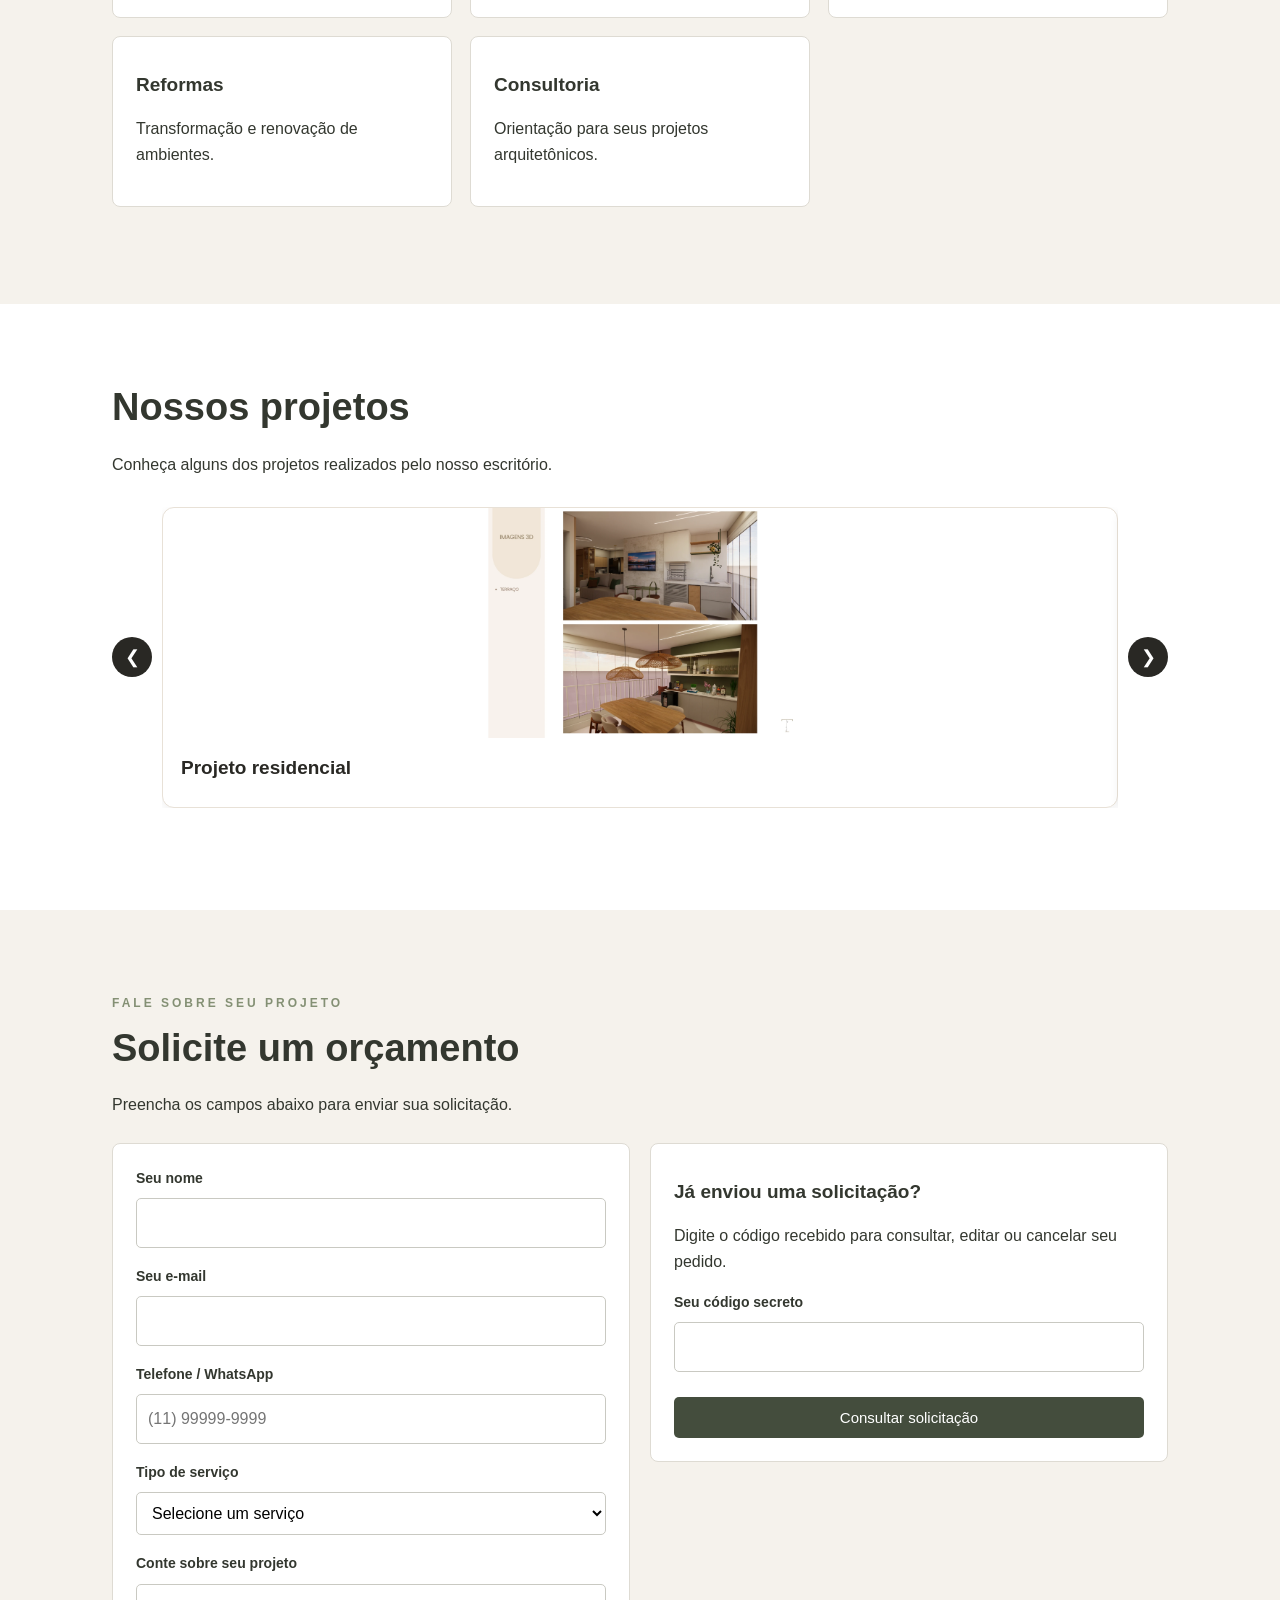
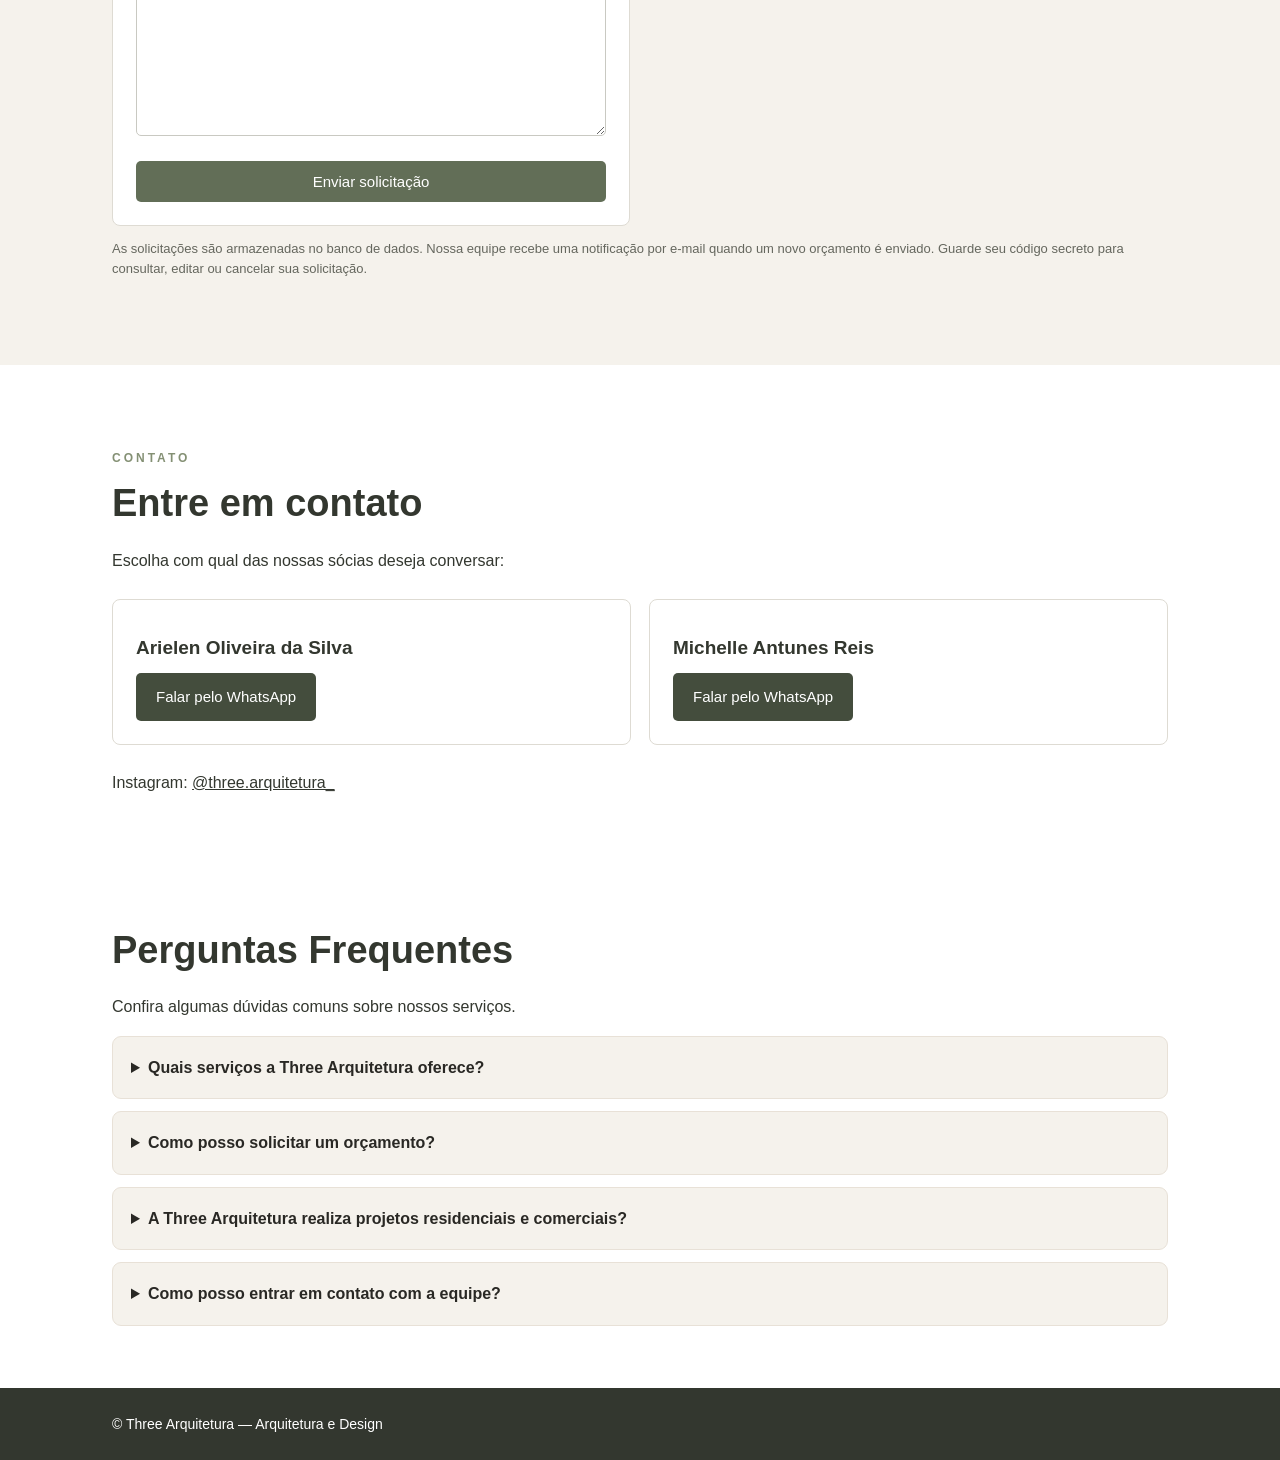
==== commit 76f2e975: "MUDANÇAS" ====
--- a/three-arquitetura/src/main/resources/static/index.html
+++ b/three-arquitetura/src/main/resources/static/index.html
@@ -55,10 +55,91 @@
 </div>
 </section>
 <section class="secao largura" id="projetos">
-<p class="subtitulo">PORTFÓLIO</p>
 <h2>Nossos projetos</h2>
-<p>Conheça alguns dos projetos realizados pelo nosso escritório.</p>
-<div class="carrossel-projetos"><button type="button" class="seta-projeto" id="anterior-projeto" aria-label="Projeto anterior">❮</button><div class="janela-projetos"><div class="trilho-projetos"><article class="projeto slide-projeto"><button type="button" class="abrir-projeto" data-galeria="residencial"><img src="imagens/residencial-1.webp" alt="Projeto residencial"><h3>Projeto residencial</h3><span>Ver 9 fotos</span></button></article><article class="projeto slide-projeto"><button type="button" class="abrir-projeto" data-galeria="interiores"><img src="imagens/interiores-1.webp" alt="Arquitetura de interiores"><h3>Arquitetura de interiores</h3><span>Ver 3 fotos</span></button></article><article class="projeto slide-projeto"><button type="button" class="abrir-projeto" data-galeria="comercial"><img src="imagens/comercial-1.webp" alt="Projeto comercial"><h3>Projeto comercial</h3><span>Ver 12 fotos</span></button></article></div></div><button type="button" class="seta-projeto" id="proximo-projeto" aria-label="Próximo projeto">❯</button></div><p id="posicao-projeto" aria-live="polite">1 / 3</p><dialog class="galeria-dialogo" id="galeria-residencial"><button type="button" class="fechar-projeto">Fechar ×</button><h2>Projeto residencial</h2><div class="fotos-projeto"><button type="button" class="foto-projeto" aria-label="Ampliar foto 1"><img loading="lazy" src="imagens/residencial-1.webp" alt="Projeto residencial — foto 1"></button><button type="button" class="foto-projeto" aria-label="Ampliar foto 2"><img loading="lazy" src="imagens/residencial-2.webp" alt="Projeto residencial — foto 2"></button><button type="button" class="foto-projeto" aria-label="Ampliar foto 3"><img loading="lazy" src="imagens/residencial-3.webp" alt="Projeto residencial — foto 3"></button><button type="button" class="foto-projeto" aria-label="Ampliar foto 4"><img loading="lazy" src="imagens/residencial-4.webp" alt="Projeto residencial — foto 4"></button><button type="button" class="foto-projeto" aria-label="Ampliar foto 5"><img loading="lazy" src="imagens/residencial-5.webp" alt="Projeto residencial — foto 5"></button><button type="button" class="foto-projeto" aria-label="Ampliar foto 6"><img loading="lazy" src="imagens/residencial-6.webp" alt="Projeto residencial — foto 6"></button><button type="button" class="foto-projeto" aria-label="Ampliar foto 7"><img loading="lazy" src="imagens/residencial-7.webp" alt="Projeto residencial — foto 7"></button><button type="button" class="foto-projeto" aria-label="Ampliar foto 8"><img loading="lazy" src="imagens/residencial-8.webp" alt="Projeto residencial — foto 8"></button><button type="button" class="foto-projeto" aria-label="Ampliar foto 9"><img loading="lazy" src="imagens/residencial-9.webp" alt="Projeto residencial — foto 9"></button></div></dialog><dialog class="galeria-dialogo" id="galeria-interiores"><button type="button" class="fechar-projeto">Fechar ×</button><h2>Arquitetura de interiores</h2><div class="fotos-projeto"><button type="button" class="foto-projeto" aria-label="Ampliar foto 1"><img loading="lazy" src="imagens/interiores-1.webp" alt="Arquitetura de interiores — foto 1"></button><button type="button" class="foto-projeto" aria-label="Ampliar foto 2"><img loading="lazy" src="imagens/interiores-2.webp" alt="Arquitetura de interiores — foto 2"></button><button type="button" class="foto-projeto" aria-label="Ampliar foto 3"><img loading="lazy" src="imagens/interiores-3.webp" alt="Arquitetura de interiores — foto 3"></button></div></dialog><dialog class="galeria-dialogo" id="galeria-comercial"><button type="button" class="fechar-projeto">Fechar ×</button><h2>Projeto comercial</h2><div class="fotos-projeto"><button type="button" class="foto-projeto" aria-label="Ampliar foto 1"><img loading="lazy" src="imagens/comercial-1.webp" alt="Projeto comercial — foto 1"></button><button type="button" class="foto-projeto" aria-label="Ampliar foto 2"><img loading="lazy" src="imagens/comercial-2.webp" alt="Projeto comercial — foto 2"></button><button type="button" class="foto-projeto" aria-label="Ampliar foto 3"><img loading="lazy" src="imagens/comercial-3.webp" alt="Projeto comercial — foto 3"></button><button type="button" class="foto-projeto" aria-label="Ampliar foto 4"><img loading="lazy" src="imagens/comercial-4.webp" alt="Projeto comercial — foto 4"></button><button type="button" class="foto-projeto" aria-label="Ampliar foto 5"><img loading="lazy" src="imagens/comercial-5.webp" alt="Projeto comercial — foto 5"></button><button type="button" class="foto-projeto" aria-label="Ampliar foto 6"><img loading="lazy" src="imagens/comercial-6.webp" alt="Projeto comercial — foto 6"></button><button type="button" class="foto-projeto" aria-label="Ampliar foto 7"><img loading="lazy" src="imagens/comercial-7.webp" alt="Projeto comercial — foto 7"></button><button type="button" class="foto-projeto" aria-label="Ampliar foto 8"><img loading="lazy" src="imagens/comercial-8.webp" alt="Projeto comercial — foto 8"></button><button type="button" class="foto-projeto" aria-label="Ampliar foto 9"><img loading="lazy" src="imagens/comercial-9.webp" alt="Projeto comercial — foto 9"></button><button type="button" class="foto-projeto" aria-label="Ampliar foto 10"><img loading="lazy" src="imagens/comercial-10.webp" alt="Projeto comercial — foto 10"></button><button type="button" class="foto-projeto" aria-label="Ampliar foto 11"><img loading="lazy" src="imagens/comercial-11.webp" alt="Projeto comercial — foto 11"></button><button type="button" class="foto-projeto" aria-label="Ampliar foto 12"><img loading="lazy" src="imagens/comercial-12.webp" alt="Projeto comercial — foto 12"></button></div></dialog><dialog id="foto-ampliada"><button type="button" class="fechar-projeto">Fechar ×</button><img alt="Foto ampliada"></dialog>
+    <p>Conheça alguns dos projetos realizados pelo nosso escritório.</p>
+   <div class="carrossel">
+    <button id="anterior" class="seta">❮</button>
+
+    <div class="janela-carrossel">
+        <div class="galeria" id="galeria">
+
+            <div class="projeto" id="projeto-residencial">
+                <img src="imagens/Residencia (1).webp" alt="Projeto residencial da Three Arquitetura">
+                <h3>Projeto residencial</h3>
+            </div>
+
+            <div class="projeto" id="projeto-interiores">
+                <img src="imagens/interiores (1).webp" alt="Projeto de interiores da Three Arquitetura">
+                <h3>Arquitetura de interiores</h3>
+            </div>
+
+            <div class="projeto" id="projeto-comercial">
+                <img src="imagens/1.webp" alt="Projeto comercial da Three Arquitetura">
+                <h3>Projeto comercial</h3>
+            </div>
+
+        </div>
+    </div>
+
+    <button id="proximo" class="seta">❯</button>
+</div>
+<div id="galeria-comercial" class="galeria-comercial">
+
+
+    <button id="fechar-galeria" class="fechar-galeria">✕</button>
+
+    <h2>Projeto Comercial</h2>
+
+    <div class="fotos-comerciais">
+        <img src="imagens/1.webp" alt="Projeto comercial 1">
+        <img src="imagens/2.webp" alt="Projeto comercial 2">
+        <img src="imagens/3.webp" alt="Projeto comercial 3">
+        <img src="imagens/4.webp" alt="Projeto comercial 4">
+        <img src="imagens/5.webp" alt="Projeto comercial 5">
+        <img src="imagens/6.webp" alt="Projeto comercial 6">
+        <img src="imagens/7.webp" alt="Projeto comercial 7">
+        <img src="imagens/8.webp" alt="Projeto comercial 8">
+        <img src="imagens/9.webp" alt="Projeto comercial 9">
+        <img src="imagens/10.webp" alt="Projeto comercial 10">
+        <img src="imagens/11.webp" alt="Projeto comercial 11">
+        <img src="imagens/12.webp" alt="Projeto comercial 12">
+    </div>
+</div>
+    <div id="galeria-residencial" class="galeria-comercial">
+
+    <button id="fechar-galeria-residencial" class="fechar-galeria">X</button>
+
+    <h2>Projeto Residencial</h2>
+
+    <div class="fotos-comerciais">
+        <img src="imagens/Residencia (1).webp" alt="Projeto residencial 1">
+        <img src="imagens/Residencia (2).webp" alt="Projeto residencial 2">
+        <img src="imagens/Residencia (3).webp" alt="Projeto residencial 3">
+        <img src="imagens/Residencia (4).webp" alt="Projeto residencial 4">
+        <img src="imagens/Residencia (5).webp" alt="Projeto residencial 5">
+        <img src="imagens/Residencia (6).webp" alt="Projeto residencial 6">
+        <img src="imagens/Residencia (7).webp" alt="Projeto residencial 7">
+        <img src="imagens/Residencia (8).webp" alt="Projeto residencial 8">
+        <img src="imagens/Residencia (9).webp" alt="Projeto residencial 9">
+    </div>
+</div>
+        <div id="galeria-interiores" class="galeria-comercial">
+
+    <button id="fechar-galeria-interiores" class="fechar-galeria">X</button>
+
+    <h2>Projeto de Interiores</h2>
+
+    <div class="fotos-comerciais">
+        <img src="imagens/interiores (1).webp" alt="Projeto de interiores 1">
+        <img src="imagens/interiores (2).webp" alt="Projeto de interiores 2">
+        <img src="imagens/interiores (3).webp" alt="Projeto de interiores 3">
+    </div>
+
+</div>
+    <div id="foto-ampliada" class="foto-ampliada">
+        <button id="fechar-foto">x</button>
+        <img id="imagem-grande" src="" alt="imagem ampliada do projeto">
+    </div>
 </section>
 <section class="secao fundo-claro" id="orcamento">
 <div class="largura">
--- a/three-arquitetura/src/main/resources/static/style.css
+++ b/three-arquitetura/src/main/resources/static/style.css
@@ -61,22 +61,171 @@
   .logo-imagem { width: 160px; }
 }
 
-/* Carrossel centralizado */
-.carrossel-projetos{display:grid;grid-template-columns:40px minmax(0,1fr) 40px;gap:10px;align-items:center;max-width:960px;margin:30px auto 0}
-.janela-projetos{min-width:0;overflow:hidden;border-radius:8px}
-.trilho-projetos{display:flex;gap:0;transition:transform .35s ease}
-.slide-projeto{flex:0 0 100%;min-width:0;width:100%}
-.abrir-projeto{display:block;width:100%;border:0;background:white;color:inherit;padding:0 0 15px;font:inherit;cursor:pointer;text-align:center}
-.slide-projeto img{width:100%;height:clamp(170px,48vw,480px);aspect-ratio:auto;object-fit:contain;object-position:center;background:#f5f2ec}
-.slide-projeto h3{margin:8px 0 0;padding:5px}
-.seta-projeto{width:40px;height:40px;border:0;border-radius:50%;background:#292824;color:white;font-size:18px;cursor:pointer}
-#posicao-projeto{text-align:center;margin:8px 0;color:var(--verde)}
-.galeria-dialogo,#foto-ampliada{border:1px solid var(--borda);border-radius:12px;width:min(94vw,1000px);max-height:90vh;padding:20px;color:var(--escuro)}
-dialog::backdrop{background:rgba(0,0,0,.75)}
-.fechar-projeto{display:block;margin:0 0 12px auto;padding:10px;border:0;border-radius:6px;background:#292824;color:white;cursor:pointer}
-.fotos-projeto{display:grid;grid-template-columns:repeat(auto-fit,minmax(min(240px,100%),1fr));gap:12px}
-.foto-projeto{border:0;background:#f5f2ec;padding:0;cursor:zoom-in}
-.foto-projeto img{display:block;width:100%;height:200px;object-fit:contain}
-#foto-ampliada img{display:block;max-width:100%;max-height:75vh;margin:auto;object-fit:contain}
-@media(max-width:600px){.carrossel-projetos{grid-template-columns:30px minmax(0,1fr) 30px;gap:5px}.seta-projeto{width:30px;height:30px;font-size:14px}}
-@media(prefers-reduced-motion:reduce){.trilho-projetos{transition:none}}
+/* Cartão de cada projeto */
+.projeto {
+    background-color: white;
+    border-radius: 12px;
+    overflow: hidden;
+    width: 300px;
+    border: 1px solid #e8e1d7;
+    box-shadow: 0 3px 10px rgba(0, 0, 0, 0.06);
+    transition: 0.3s ease;
+}
+
+.projeto:hover {
+    transform: translateY(-6px);
+    box-shadow: 0 8px 20px rgba(0, 0, 0, 0.12);
+    border-color: #a99b88;
+}
+
+/* Imagens dos projetos */
+.projeto img {
+    width: 100%;
+    height: 230px;
+    object-fit: cover;
+    display: block;
+    display: 0.4s ease;
+}
+.projeto img {
+    transform: scale(1.04);
+}
+
+/* Nome dos projetos */
+.projeto h3 {
+    color: #292824;
+    font-size: 19px;
+    padding: 5px 18px;
+    margin-bottom: 18px;
+    font-weight: 600;
+}
+
+/* Carrossel de projetos */
+
+.carrossel {
+    display: flex;
+    align-items: center;
+    gap: 10px;
+    width: 100%;
+    margin: 30px auto;
+}
+
+.janela-carrossel {
+    width: 100%;
+    overflow: hidden;
+}
+
+.galeria {
+    display: flex;
+    flex-wrap: nowrap;
+    gap: 0;
+    transition: transform 0.5s ease;
+}
+
+.galeria .projeto {
+    flex: 0 0 100%;
+    width: 100%;
+    box-sizing: border-box;
+}
+
+.seta {
+    background-color: #292824;
+    color: white;
+    border: none;
+    border-radius: 50%;
+    width: 40px;
+    height: 40px;
+    font-size: 18px;
+    cursor: pointer;
+    flex-shrink: 0;
+}
+
+.seta:hover {
+    background-color: #a99b88;
+}
+/* Galeria do projeto comercial */
+
+.galeria-comercial {
+    display: none;
+    background-color: white;
+    padding: 30px;
+    border-radius: 12px;
+    margin: 30px auto;
+}
+
+.galeria-comercial.aberta {
+    display: block;
+}
+
+.fotos-comerciais {
+    display: grid;
+    grid-template-columns: repeat(3, 1fr);
+    gap: 15px;
+    margin-top: 20px;
+}
+
+.fotos-comerciais img {
+    width: 100%;
+    height: 220px;
+    object-fit: cover;
+    border-radius: 8px;
+}
+
+.fechar-galeria {
+    display: block;
+    margin-left: auto;
+    background-color: #292824;
+    color: white;
+    border: none;
+    padding: 10px 15px;
+    border-radius: 6px;
+    cursor: pointer;
+}
+
+@media (max-width: 600px) {
+    .fotos-comerciais {
+        grid-template-columns: 1fr;
+    }
+}
+/* Foto ampliada */
+
+.foto-ampliada {
+    display: none;
+    position: fixed;
+    inset: 0;
+    background-color: rgba(0, 0, 0, 0.9);
+    z-index: 2000;
+    justify-content: center;
+    align-items: center;
+    padding: 20px;
+}
+
+.foto-ampliada.aberta {
+    display: flex;
+}
+
+.foto-ampliada img {
+    max-width: 90%;
+    max-height: 85vh;
+    object-fit: contain;
+    border-radius: 8px;
+}
+
+#fechar-foto {
+    position: absolute;
+    top: 20px;
+    right: 25px;
+    background: white;
+    color: #292824;
+    border: none;
+    border-radius: 50%;
+    width: 40px;
+    height: 40px;
+    font-size: 22px;
+    cursor: pointer;
+}
+
+#projetos .janela-carrossel { flex:1; min-width:0; }
+#projetos .galeria { padding:0; display:flex; }
+#projetos .projeto { min-width:0; cursor:pointer; }
+#projetos .projeto img { transform:none; object-fit:contain; aspect-ratio:auto; height:230px; }
+#projetos .fotos-comerciais img { object-fit:contain; cursor:zoom-in; }
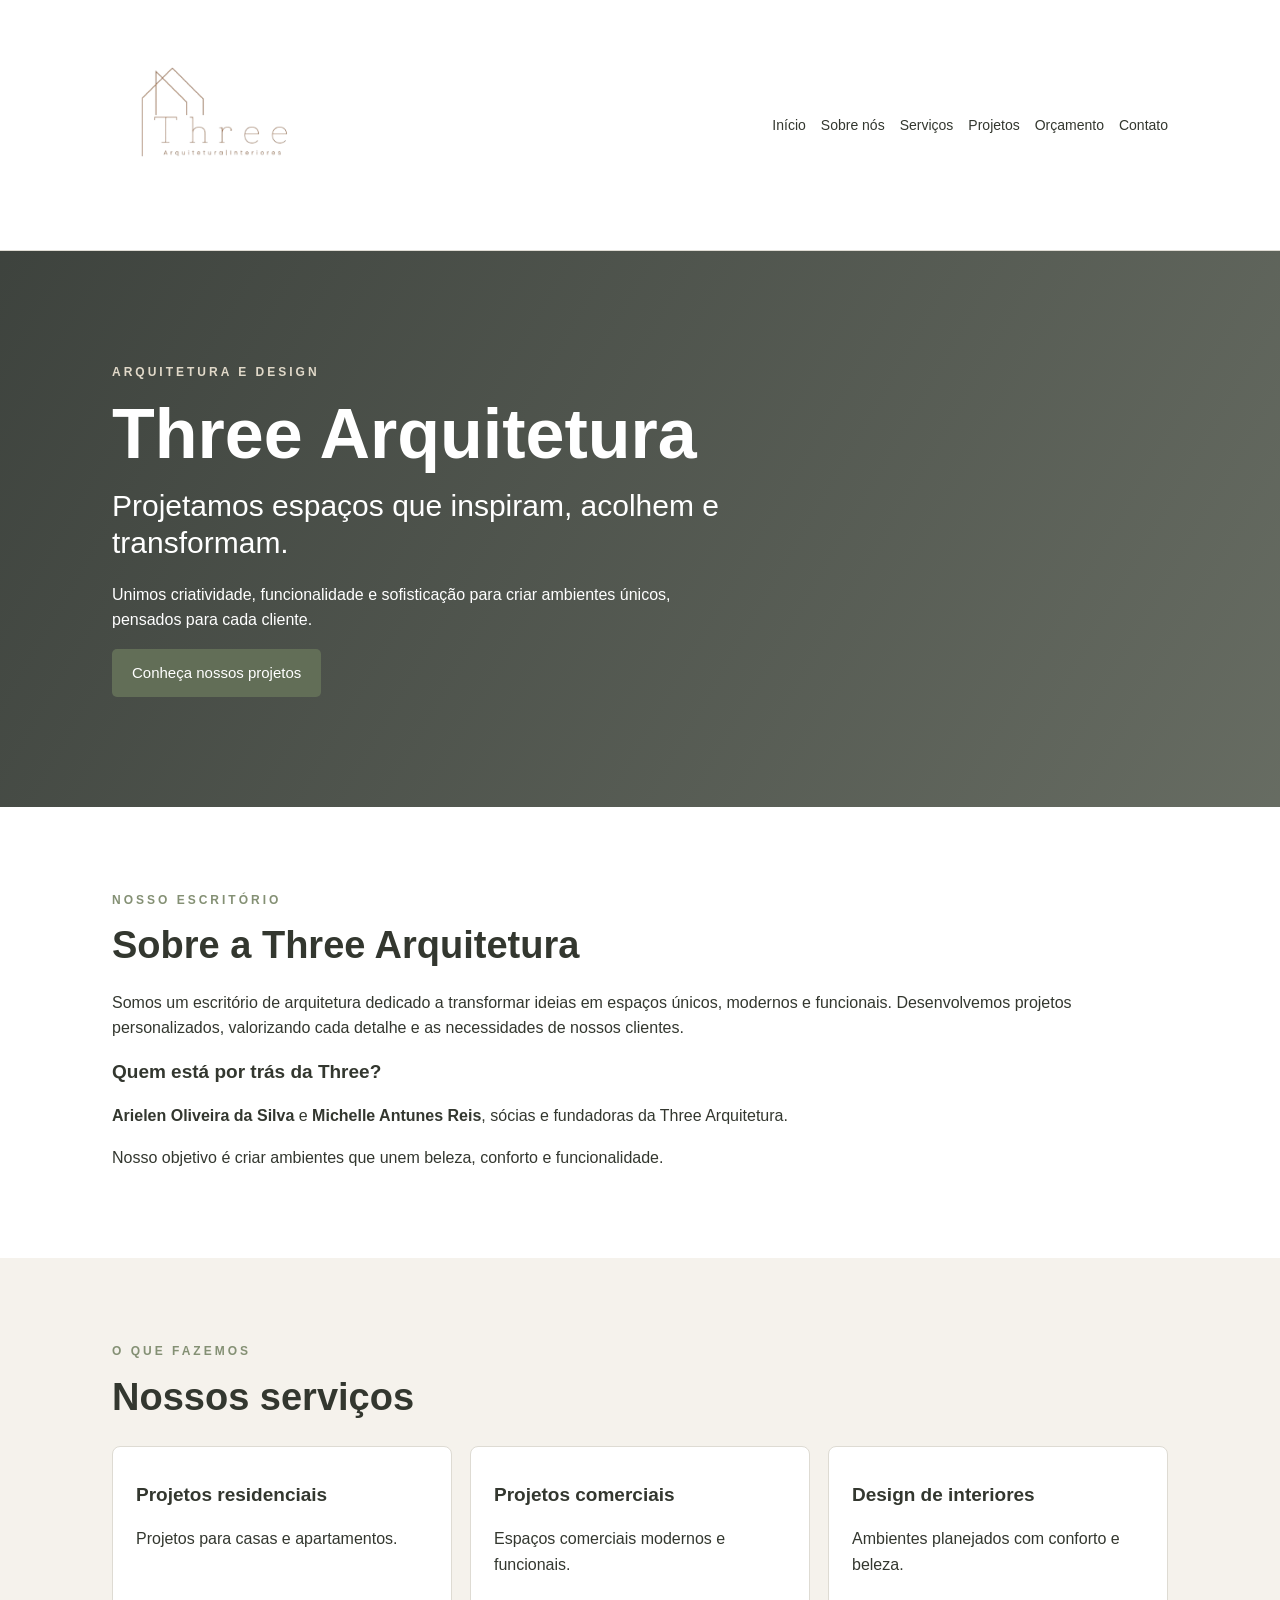
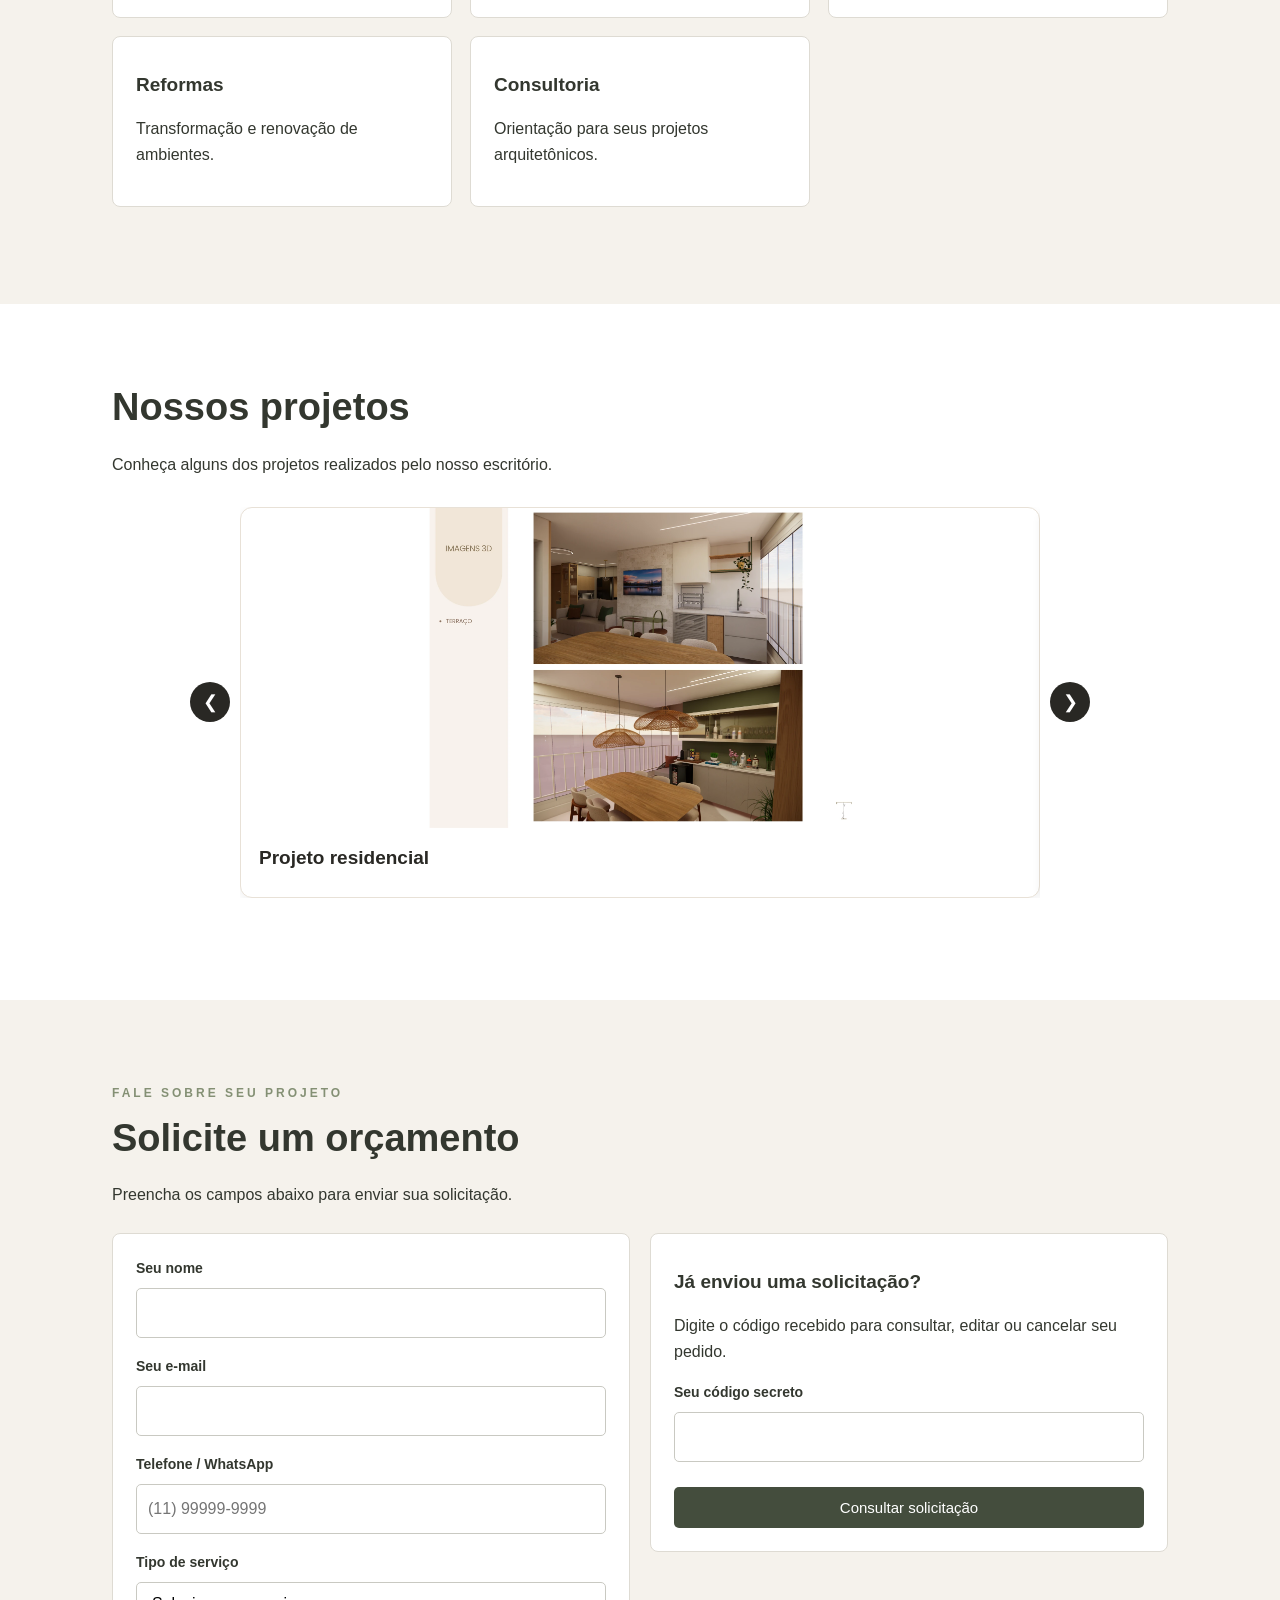
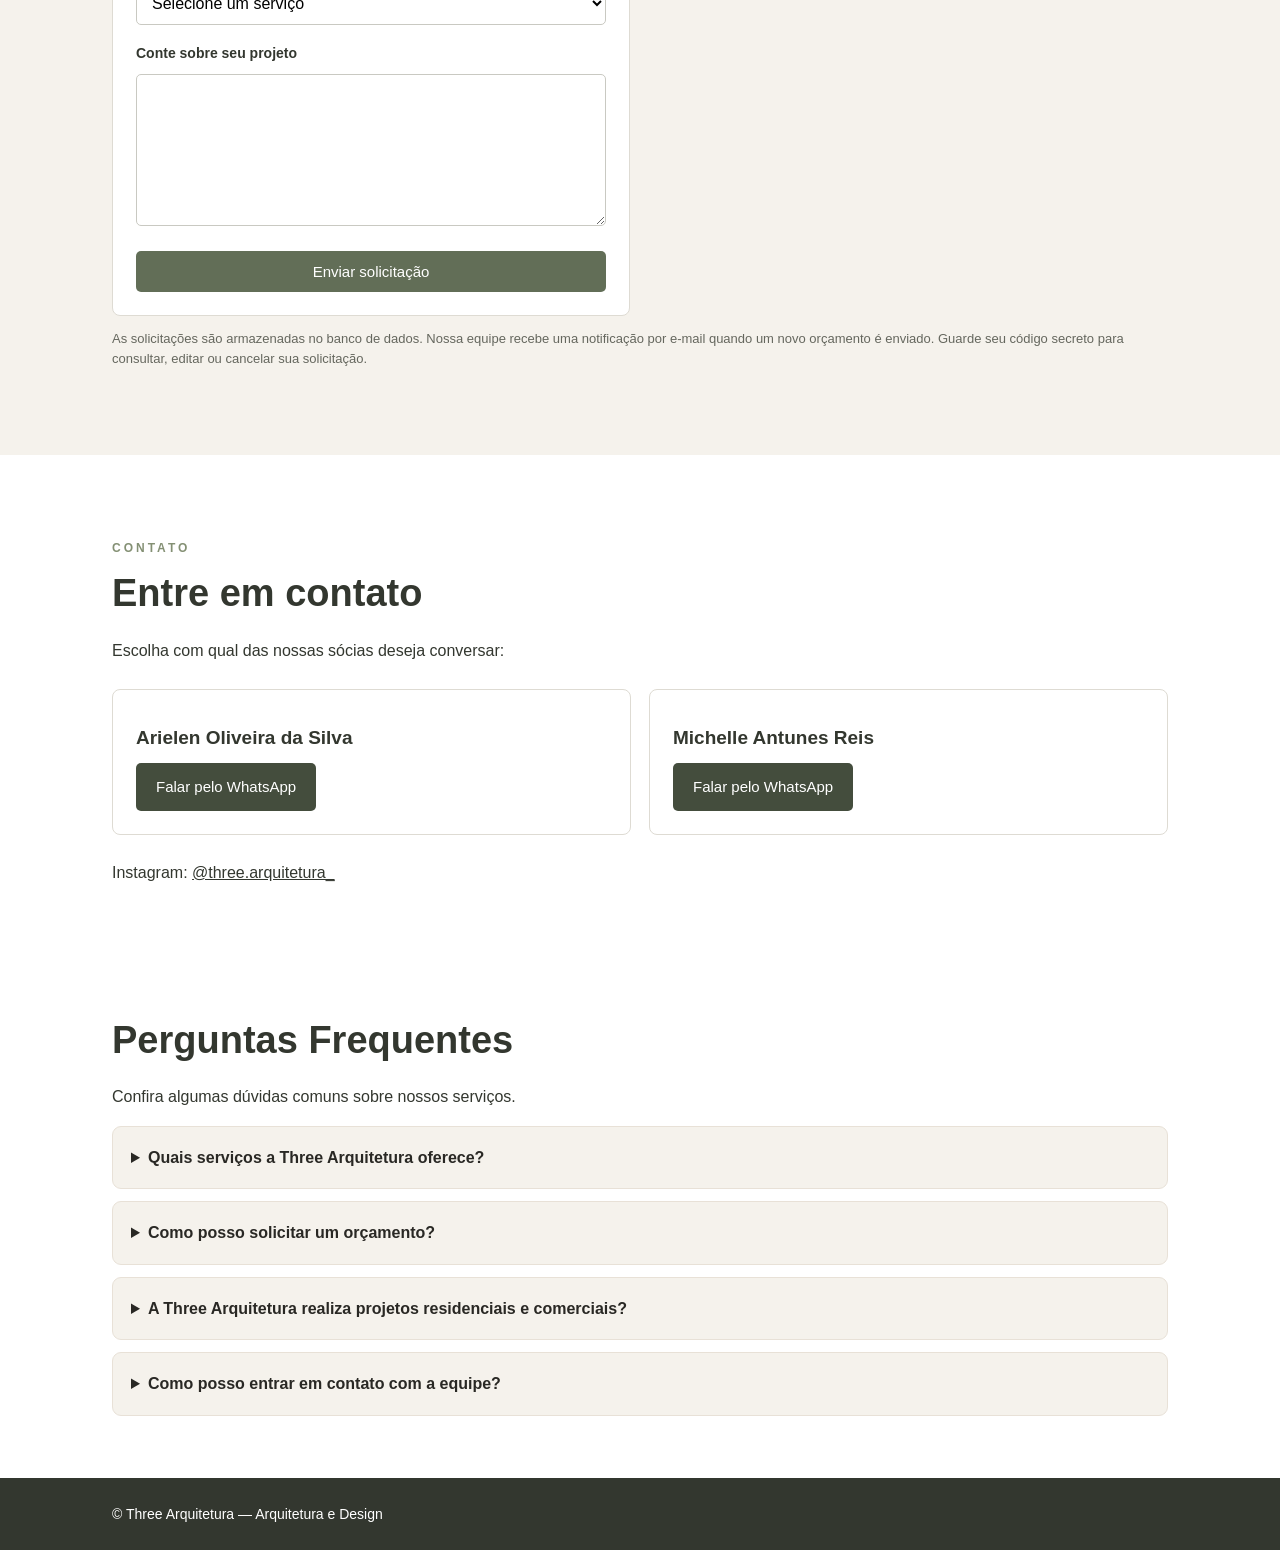
==== commit 5db7644f: "ajustes" ====
--- a/three-arquitetura/src/main/resources/static/index.html
+++ b/three-arquitetura/src/main/resources/static/index.html
@@ -6,8 +6,8 @@
 <meta content="width=device-width, initial-scale=1.0" name="viewport"/>
 <meta content="Three Arquitetura: projetos residenciais, comerciais e interiores." name="description"/>
 <title>Three Arquitetura</title>
-<link href="style.css" rel="stylesheet"/>
-<script defer="" src="script.js"></script>
+<link href="style.css?v=20261125-4" rel="stylesheet"/>
+<script defer="" src="script.js?v=20261125-4"></script>
 </head>
 <body>
 <header class="cabecalho" id="inicio">
--- a/three-arquitetura/src/main/resources/static/style.css
+++ b/three-arquitetura/src/main/resources/static/style.css
@@ -229,3 +229,20 @@
 #projetos .projeto { min-width:0; cursor:pointer; }
 #projetos .projeto img { transform:none; object-fit:contain; aspect-ratio:auto; height:230px; }
 #projetos .fotos-comerciais img { object-fit:contain; cursor:zoom-in; }
+
+/* Ajuste localizado do carrossel */
+#projetos .carrossel { max-width: 900px; margin: 30px auto; }
+#projetos .janela-carrossel { width: 0; overflow: hidden; }
+#projetos .galeria { width: 100%; gap: 0; }
+#projetos .galeria .projeto { flex: 0 0 100%; max-width: 100%; margin: 0; }
+#projetos .projeto img { width: 100%; height: clamp(160px, 32vw, 320px); object-fit: contain; object-position: center; }
+@media (max-width: 600px) { #projetos .carrossel { gap: 5px; } #projetos .seta { width: 30px; height: 30px; } }
+
+/* Carrossel: uma prancha inteira por vez, sem transbordamento. */
+#projetos .carrossel { display:flex; align-items:center; width:100%; gap:10px; }
+#projetos .janela-carrossel { flex:1 1 0; min-width:0; overflow:hidden; }
+#projetos .galeria { display:flex; flex-wrap:nowrap; width:100%; gap:0; transition:transform .5s ease; }
+#projetos .galeria .projeto { flex:0 0 100%; width:100%; min-width:0; }
+#projetos .projeto img { height:clamp(160px, 32vw, 320px); object-fit:contain; object-position:center; transform:none; }
+#projetos .seta { flex:none; display:grid; place-items:center; background:#292824; color:white; border:0; border-radius:50%; width:40px; height:40px; cursor:pointer; }
+@media(max-width:600px) { #projetos .carrossel {gap:5px;} #projetos .seta {width:30px;height:30px;} }
